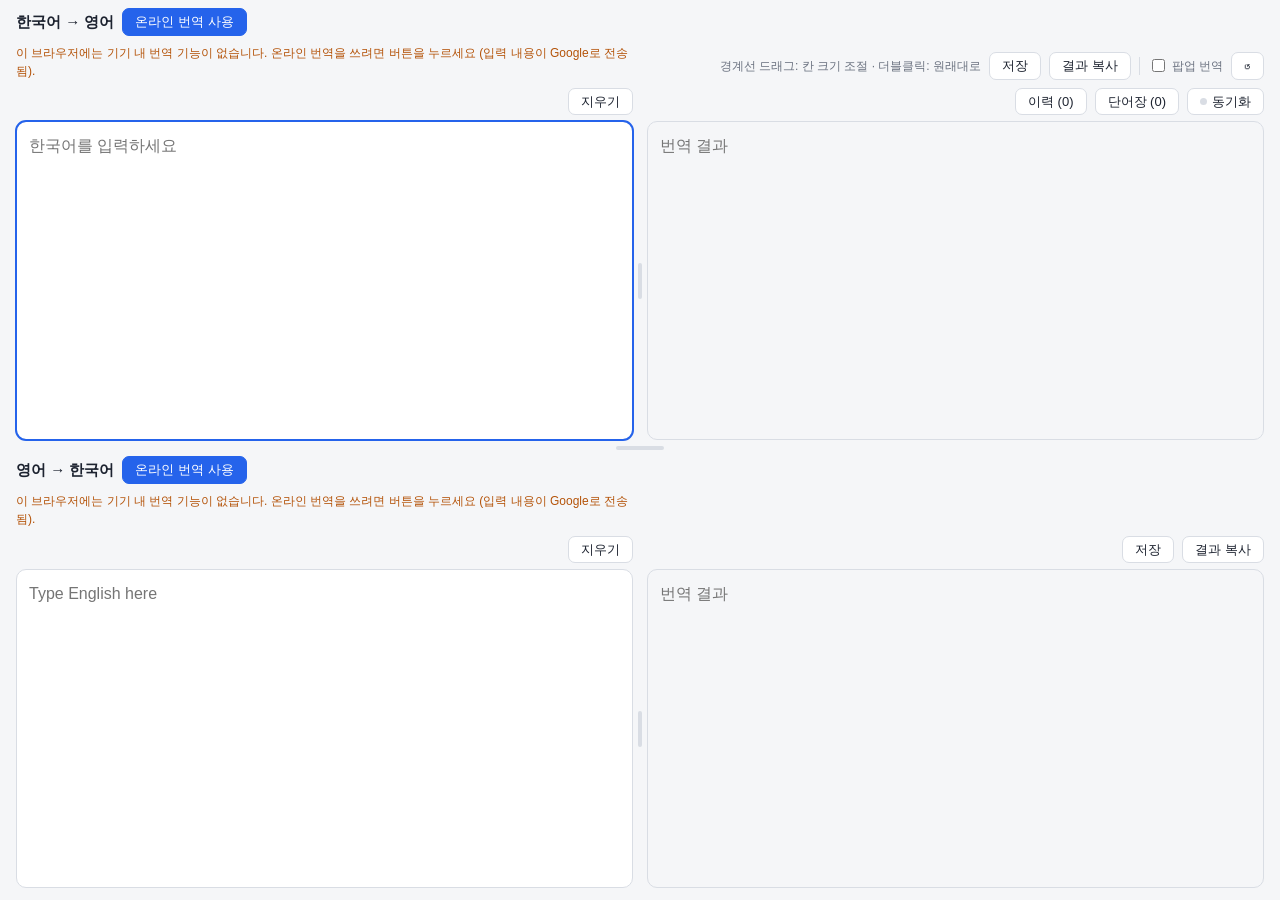
==== index.html @ 3a521b4b "웹 버전 번역기: PC 기기 내 번역 + 휴대폰 온라인 번역, GitHub 동기화, PWA, 설치판 zip Co-Authored-By: Claude Opus 5.5 <noreply" ====
<!doctype html>
<html lang="ko">
<head>
<meta charset="utf-8">
<meta name="viewport" content="width=device-width, initial-scale=1, viewport-fit=cover, interactive-widget=resizes-content">
<meta name="theme-color" content="#1e293b">
<link rel="manifest" href="manifest.webmanifest">
<link rel="apple-touch-icon" href="apple-touch-icon.png">
<meta name="apple-mobile-web-app-capable" content="yes">
<meta name="apple-mobile-web-app-title" content="번역기">
<title>오프라인 번역기</title>
<link rel="icon" type="image/png" href="[data-uri]">
<style>
  :root {
    --bg: #f5f6f8; --panel: #ffffff; --text: #1d2330; --muted: #6b7280;
    --border: #d9dde4; --accent: #2563eb; --accent-text: #ffffff; --warn: #b45309; --err: #b91c1c;
  }
  @media (prefers-color-scheme: dark) {
    :root:not([data-theme="light"]) {
      --bg: #15181e; --panel: #1e222a; --text: #e6e8ec; --muted: #9aa1ad;
      --border: #333945; --accent: #4f8cff; --accent-text: #0b1020; --warn: #f0a94a; --err: #f07070;
    }
  }
  * { box-sizing: border-box; }
  html, body { height: 100%; }
  body { margin: 0; background: var(--bg); color: var(--text); display: flex;
    font: 15px/1.5 "Malgun Gothic", "Segoe UI", sans-serif; }
  main { flex: 1; min-width: 0; height: 100%; margin: 0; padding: 8px 16px 12px;
    display: flex; flex-direction: column;
    --cl: calc((100% - 14px) * 0.5); }          /* 입력칸 폭 (JS가 비율 갱신) */
  section { flex: 1 1 0; display: flex; flex-direction: column; min-height: 140px; }
  /* 버튼 줄: 아래 입력칸/결과칸과 같은 폭으로 좌우 분할 (경계선을 끌면 함께 움직임) */
  .bar { display: grid; grid-template-columns: minmax(0, var(--cl)) 14px minmax(0, 1fr); align-items: end; margin-bottom: 6px; }
  .bar-l, .bar-r { display: flex; align-items: center; gap: 8px; flex-wrap: wrap; min-width: 0; }
  .bar-l { grid-column: 1; }
  .bar-r { grid-column: 3; justify-content: flex-end; }
  @media (max-width: 720px) {
    .bar { grid-template-columns: 1fr; row-gap: 4px; }
    .bar-r { grid-column: 1; }
  }
  .lang { font-weight: 700; font-size: 15px; }
  button { font: inherit; font-size: 13px; border: 1px solid var(--border); background: var(--panel); color: var(--text);
    border-radius: 7px; padding: 3px 12px; cursor: pointer; }
  button:hover { border-color: var(--accent); }
  button.primary { background: var(--accent); color: var(--accent-text); border-color: var(--accent); }
  .spacer { flex: 1; }
  .grid { flex: 1; display: grid; grid-template-columns: minmax(0, var(--cl)) 14px minmax(0, 1fr); min-height: 0; }
  @media (max-width: 720px) {
    .grid { grid-template-columns: 1fr; row-gap: 8px; }
    .grid .gutter { display: none; }
  }

  /* ---- 크기 조절 경계선 ---- */
  .gutter { position: relative; flex: none; user-select: none; touch-action: none; }
  .gutter::before { content: ''; position: absolute; background: transparent; transition: background .15s; }
  .gutter::after { content: ''; position: absolute; border-radius: 3px; background: var(--border); transition: background .15s; }
  .gutter:hover::after, .gutter.active::after { background: var(--accent); }
  .gutter:hover::before, .gutter.active::before { background: color-mix(in srgb, var(--accent) 18%, transparent); }
  .gutter.x { cursor: col-resize; }
  .gutter.x::before { top: 0; bottom: 0; left: 5px; width: 4px; border-radius: 2px; }
  .gutter.x::after  { top: 50%; left: 5px; width: 4px; height: 36px; transform: translateY(-50%); }
  .gutter.y { height: 16px; cursor: row-resize; }
  .gutter.y::before { left: 0; right: 0; top: 6px; height: 4px; border-radius: 2px; }
  .gutter.y::after  { left: 50%; top: 6px; height: 4px; width: 48px; transform: translateX(-50%); }
  #gutterH { order: 1; width: 10px; cursor: col-resize; display: none; background: var(--bg); }
  #gutterH::before { top: 0; bottom: 0; left: 3px; width: 4px; border-radius: 2px; }
  #gutterH::after  { top: 50%; left: 3px; width: 4px; height: 36px; transform: translateY(-50%); }
  body.h-open #gutterH { display: block; }
  body.resizing, body.resizing * { user-select: none !important; }
  body.resizing.rx, body.resizing.rx * { cursor: col-resize !important; }
  body.resizing.ry, body.resizing.ry * { cursor: row-resize !important; }
  textarea { width: 100%; height: 100%; min-height: 120px; resize: none; padding: 12px; font: inherit; font-size: 16px;
    border: 1px solid var(--border); border-radius: 10px; background: var(--panel); color: var(--text); }
  textarea:focus { outline: 2px solid var(--accent); outline-offset: -1px; }
  textarea[readonly] { background: var(--bg); }
  .status { font-size: 12px; color: var(--muted); }
  .status.warn { color: var(--warn); } .status.err { color: var(--err); }
  /* 공통 도구(팝업·초기화·이력)는 한→영 버튼 줄 오른쪽에 함께 배치 */
  .hint { font-size: 12px; color: var(--muted); white-space: nowrap; }
  .divider { width: 1px; height: 18px; background: var(--border); }
  @media (max-width: 1150px) { .hint { display: none; } }

  /* 이력 패널: 열면 오른쪽에 붙고 번역 화면은 그만큼 좁아짐 (가리지 않음) */
  .side { order: 2; flex: 0 0 var(--hw, 380px); height: 100%; min-height: 0; overflow: hidden; display: none; flex-direction: column;
    background: var(--panel); border-left: 1px solid var(--border); }
  .side.open { display: flex; }
  /* 창이 아주 좁을 때만 화면 위에 겹쳐 표시 */
  @media (max-width: 760px) {
    .side { position: fixed; top: 0; right: 0; bottom: 0; width: 100%; z-index: 10; }
    body.h-open #gutterH { display: none; }
  }
  .h-head { display: flex; flex-wrap: wrap; align-items: center; gap: 6px; padding: 12px 14px; border-bottom: 1px solid var(--border); }
  .h-head strong { flex: 1; }
  .search { margin: 10px 14px; padding: 6px 10px; font: inherit; font-size: 14px; border-radius: 7px;
    border: 1px solid var(--border); background: var(--bg); color: var(--text); }
  .list { flex: 1; min-height: 0; overflow-y: auto; padding: 0 14px 14px; }
  .h-item { border: 1px solid var(--border); border-radius: 8px; padding: 8px 10px; margin-bottom: 8px; cursor: pointer; }
  .h-item:hover { border-color: var(--accent); }
  .h-meta { display: flex; justify-content: space-between; font-size: 11px; color: var(--muted); margin-bottom: 2px; }
  .h-src, .h-out { font-size: 13px; overflow: hidden; display: -webkit-box; -webkit-line-clamp: 2; -webkit-box-orient: vertical; }
  .h-out { color: var(--muted); }
  .h-del { border: 0; background: none; color: var(--muted); padding: 0 4px; font-size: 14px; }
  .h-del:hover { color: var(--err); }
  .h-empty { color: var(--muted); font-size: 13px; text-align: center; margin-top: 30px; }

  /* ---- 단어/문장 팝업 번역 ---- */
  #pop { position: fixed; z-index: 50; max-width: min(460px, calc(100vw - 24px)); min-width: 160px;
    background: var(--panel); color: var(--text); border: 1px solid var(--border); border-radius: 10px;
    box-shadow: 0 8px 28px rgba(0,0,0,.22); padding: 10px 12px 8px; display: none; }
  #pop.show { display: block; animation: popIn .12s ease-out; max-height: 75vh; overflow-y: auto; }
  @keyframes popIn { from { opacity: 0; transform: translateY(4px); } to { opacity: 1; transform: none; } }
  #pop .p-dir { font-size: 11px; color: var(--accent); font-weight: 700; margin-bottom: 2px; }
  #pop .p-src { font-size: 12px; color: var(--muted); max-height: 3.2em; overflow: hidden; margin-bottom: 4px; }
  #pop .p-out { font-size: 16px; font-weight: 600; white-space: pre-wrap; max-height: 40vh; overflow-y: auto; }
  #pop .p-out.loading { color: var(--muted); font-weight: 400; }
  /* ---- 단어장 ---- */
  .v-add { display: flex; gap: 6px; margin: 10px 14px 0; }
  .v-add input { flex: 1; min-width: 0; padding: 6px 10px; font: inherit; font-size: 14px; border-radius: 7px;
    border: 1px solid var(--border); background: var(--bg); color: var(--text); }
  .v-count { font-size: 11px; color: var(--muted); margin: -4px 14px 6px; }
  .v-word { font-size: 16px; font-weight: 700; cursor: pointer; display: flex; align-items: baseline; gap: 6px; }
  .v-word:hover { color: var(--accent); }
  .v-word .v-arrow { font-size: 11px; font-weight: 400; color: var(--muted); }
  .v-mean { font-size: 14px; margin-top: 2px; border-radius: 4px; outline: none; white-space: pre-wrap; }
  .v-mean, .v-ex, .v-dict { overflow-wrap: anywhere; }
  .v-dict { margin-top: 6px; padding: 6px 8px 4px; border-radius: 6px; background: var(--bg); border: 1px solid var(--border); }
  .v-dict .d-head { display: none; }
  .v-dict .v-none { font-size: 12px; color: var(--muted); }
  .v-mean:focus { background: var(--bg); box-shadow: 0 0 0 2px var(--accent); padding: 0 4px; }
  .v-ex { font-size: 12px; color: var(--muted); margin-top: 4px; font-style: italic; }
  /* 뜻 가리기: 마우스를 올리거나 클릭하면 보임 */
  #vocab.hide-mean .v-mean:not(:focus) { color: transparent; background: var(--border); user-select: none; transition: color .15s, background .15s; }
  #vocab.hide-mean .h-item:hover .v-mean { color: var(--text); background: transparent; }
  #vocab .h-item { cursor: default; }

  #pop .p-foot { display: flex; justify-content: flex-end; gap: 6px; margin-top: 8px; }
  #pop .p-foot button { font-size: 12px; padding: 1px 10px; }
  .toggle { font-size: 12px; color: var(--muted); display: flex; align-items: center; gap: 4px; cursor: pointer; user-select: none; }

  /* ---- 번역 엔진 표시 ---- */
  .engine { font-size: 11px; border-radius: 999px; padding: 0 8px; border: 1px solid var(--border); color: var(--muted); white-space: nowrap; }
  .engine.local { color: #15803d; border-color: color-mix(in srgb, #15803d 45%, transparent); }
  .engine.online { color: var(--warn); border-color: color-mix(in srgb, var(--warn) 50%, transparent); }

  /* ---- 동기화 버튼·패널 ---- */
  #syncBtn .dot { display: inline-block; width: 7px; height: 7px; border-radius: 50%; background: var(--border); margin-right: 5px; vertical-align: 1px; }
  #syncBtn.ok .dot { background: #16a34a; } #syncBtn.busy .dot { background: var(--accent); animation: blink 1s infinite; }
  #syncBtn.err .dot { background: var(--err); }
  @keyframes blink { 50% { opacity: .3; } }
  a.tool { font-size: 13px; color: var(--muted); text-decoration: none; border: 1px solid var(--border); border-radius: 7px; padding: 3px 12px; background: var(--panel); white-space: nowrap; }
  a.tool:hover { border-color: var(--accent); color: var(--text); }
  .s-body { flex: 1; min-height: 0; overflow-y: auto; padding: 12px 14px 20px; font-size: 13.5px; }
  .s-body label { display: block; font-size: 12px; color: var(--muted); margin: 10px 0 3px; }
  .s-body input[type=text], .s-body input[type=password] { width: 100%; padding: 7px 10px; font: inherit; font-size: 14px; border-radius: 7px;
    border: 1px solid var(--border); background: var(--bg); color: var(--text); }
  .s-row { display: flex; gap: 6px; flex-wrap: wrap; margin-top: 10px; }
  .s-state { margin-top: 10px; padding: 8px 10px; border-radius: 8px; background: var(--bg); border: 1px solid var(--border); font-size: 13px; }
  .s-state.err { color: var(--err); } .s-state.ok { color: #15803d; }
  .s-body ol { padding-left: 20px; margin: 6px 0; } .s-body li { margin: 3px 0; }
  .s-body h3 { font-size: 14px; margin: 18px 0 4px; }
  .s-body .note { color: var(--muted); font-size: 12px; }
  .s-body code { background: var(--bg); border: 1px solid var(--border); border-radius: 4px; padding: 0 4px; font-size: 12px; word-break: break-all; }
  #qr { margin-top: 8px; } #qr img { width: 180px; height: 180px; image-rendering: pixelated; background: #fff; padding: 8px; border-radius: 8px; }

  /* ---- 휴대폰: 한 방향씩 보여 주고 도구는 위 머리줄에 ---- */
  #mtop { display: none; }
  @media (max-width: 720px) {
    body { font-size: 15px; }
    main { padding: 6px 10px calc(10px + env(safe-area-inset-bottom)); }
    #mtop { display: flex; flex-wrap: wrap; gap: 6px; align-items: center; margin-bottom: 8px; }
    #mtop .tabs { display: flex; border: 1px solid var(--border); border-radius: 9px; overflow: hidden; }
    #mtop .tabs button { border: 0; border-radius: 0; padding: 6px 14px; font-size: 14px; font-weight: 700; }
    #mtop .tabs button.on { background: var(--accent); color: var(--accent-text); }
    #mtop .tools { display: flex; flex-wrap: wrap; gap: 6px; align-items: center; }
    #mtop .hint, #mtop .divider, #mtop #layoutReset { display: none; }
    #gutterY { display: none; }
    body.m-koen #enko, body.m-enko #koen { display: none; }
    section { min-height: 0; }
    .grid { grid-template-rows: 1fr 1fr; }
    textarea { min-height: 0; font-size: 17px; }
    body.m-koen #koen, body.m-enko #enko { flex-grow: 1 !important; }
    button { padding: 5px 12px; }
  }
</style>
</head>
<body>
<aside id="history" class="side">
  <div class="h-head">
    <strong>번역 이력</strong>
    <button id="hExport" title="이력을 파일로 저장">내보내기</button>
    <button id="hImport" title="저장한 이력 파일 불러오기">가져오기</button>
    <input id="hFile" type="file" accept=".json,application/json" hidden>
    <button id="hClear">전체 삭제</button>
    <button id="hClose">닫기</button>
  </div>
  <input id="hSearch" class="search" type="search" placeholder="이력 검색">
  <div id="hList" class="list"></div>
</aside>

<aside id="vocab" class="side">
  <div class="h-head">
    <strong>단어장</strong>
    <label class="toggle" title="뜻을 가리고 외웠는지 확인 (마우스를 올리면 보임)"><input type="checkbox" id="vHide" autocomplete="off"> 뜻 가리기</label>
    <button id="vExport" title="엑셀에서 열 수 있는 CSV 파일로 저장">내보내기</button>
    <button id="vImport" title="내보내기로 만든 CSV 파일 불러오기">가져오기</button>
    <input id="vFile" type="file" accept=".csv,text/csv" hidden>
    <button id="vClear">전체 삭제</button>
    <button id="vClose">닫기</button>
  </div>
  <div class="v-add">
    <input id="vWord" placeholder="단어 직접 추가 (Enter) — 뜻은 자동 번역">
    <button id="vAddBtn">추가</button>
  </div>
  <input id="vSearch" class="search" type="search" placeholder="단어장 검색">
  <div class="v-count" id="vCount"></div>
  <div id="vList" class="list"></div>
</aside>

<aside id="syncPanel" class="side">
  <div class="h-head">
    <strong>기기 간 동기화 (GitHub)</strong>
    <button id="sClose">닫기</button>
  </div>
  <div class="s-body">
    <p style="margin:0">이력과 단어장을 내 <b>비공개</b> GitHub 저장소의 <code>data.json</code>에 저장해 회사 PC·집 PC·휴대폰에서 같이 씁니다. 기기마다 처음 한 번만 설정하면 됩니다.</p>
    <div id="sState" class="s-state">설정되지 않음</div>

    <div id="sForm">
      <label for="sRepo">저장소 (아이디/저장소이름)</label>
      <input id="sRepo" type="text" autocomplete="off" spellcheck="false" placeholder="ChangwooLee2/translator-data">
      <label for="sToken">토큰 (github_pat_로 시작)</label>
      <input id="sToken" type="password" autocomplete="off" spellcheck="false" placeholder="github_pat_…">
      <div class="s-row"><button id="sSave" class="primary">저장하고 동기화</button></div>
    </div>

    <div id="sConnected" hidden>
      <div class="s-row">
        <button id="sNow" class="primary">지금 동기화</button>
        <button id="sShare" title="휴대폰 등 다른 기기를 같은 설정으로 연결">다른 기기 연결</button>
        <button id="sOff">이 기기 연결 해제</button>
      </div>
      <div id="sShareBox" hidden>
        <h3>다른 기기 연결</h3>
        <p class="note" style="margin:0">휴대폰 카메라로 QR을 찍거나, 아래 링크를 다른 기기 브라우저에서 열면 토큰 입력 없이 연결됩니다. <b>링크에 토큰이 들어 있으니 다른 사람에게 보내지 마세요.</b></p>
        <div id="qr"></div>
        <div class="s-row"><button id="sCopyLink">연결 링크 복사</button></div>
      </div>
    </div>

    <h3>토큰 만드는 법 (처음 한 번)</h3>
    <ol>
      <li>GitHub에서 <a href="https://github.com/settings/personal-access-tokens/new" target="_blank" rel="noopener">새 토큰 만들기 (Fine-grained)</a> 열기</li>
      <li>Token name: <code>translator</code>, Expiration: 1년 등 원하는 기간</li>
      <li>Repository access: <b>Only select repositories</b> → <code>translator-data</code></li>
      <li>Permissions → Repository permissions → <b>Contents: Read and write</b></li>
      <li><b>Generate token</b> → 나온 토큰을 위 칸에 붙여넣기</li>
    </ol>
    <p class="note">이 토큰은 translator-data 저장소 하나만 읽고 쓸 수 있습니다. 토큰은 이 기기 브라우저에만 저장되고 GitHub(api.github.com)로만 전송됩니다. 공용 PC에서는 쓰고 나서 [연결 해제]를 누르세요.</p>
    <p id="dlLink"><a href="download.html" target="_blank" rel="noopener">PC 설치판 받기 · 사용법 페이지 →</a></p>
  </div>
</aside>

<div id="gutterH" class="gutter" title="끌어서 이력 창 폭 조절 · 더블클릭하면 원래 크기"></div>

<main>
  <div id="mtop">
    <div class="tabs"><button id="tabKo" class="on">한→영</button><button id="tabEn">영→한</button></div>
    <div class="tools"></div>
  </div>
  <template id="tools">
    <span class="hint">경계선 드래그: 칸 크기 조절 · 더블클릭: 원래대로</span>
    <span class="divider"></span>
    <label class="toggle" title="단어 더블클릭 / Ctrl+클릭 / 문장 드래그 시 팝업 번역"><input type="checkbox" id="popOn" autocomplete="off"> 팝업 번역</label>
    <button id="layoutReset" title="크기 초기화: 모든 칸 크기를 처음 상태로 (경계선을 더블클릭하면 그 경계선만 원래대로)">↺</button>
    <button id="hOpen" title="번역 이력 (Ctrl+H)">이력 (0)</button>
    <button id="vOpen" title="단어장 (Ctrl+J)">단어장 (0)</button>
    <button id="syncBtn" title="이력·단어장을 GitHub로 기기 간 동기화"><span class="dot"></span><span class="lbl">동기화</span></button>
  </template>
  <section id="koen"></section>
  <div id="gutterY" class="gutter y" title="끌어서 위아래 높이 조절 · 더블클릭하면 원래 크기"></div>
  <section id="enko"></section>
</main>

<template id="pane">
  <div class="bar">
    <div class="bar-l">   <!-- 입력칸 위 -->
      <span class="lang"></span>
      <span class="engine" hidden></span>
      <button class="download primary" hidden>번역 모델 다운로드</button>
      <span class="status"></span>
      <span class="spacer"></span>
      <button class="clear" title="입력칸과 결과칸 비우기">지우기</button>
    </div>
    <div class="bar-r">   <!-- 결과칸 위 -->
      <button class="save" title="이 칸의 원문과 번역을 이력에 저장 (Ctrl+S)">저장</button>
      <button class="copy">결과 복사</button>
    </div>
  </div>
  <div class="grid">
    <textarea class="in"></textarea>
    <div class="gutter x" title="끌어서 좌우 폭 조절 · 더블클릭하면 원래 크기"></div>
    <textarea class="out" readonly placeholder="번역 결과"></textarea>
  </div>
</template>

<script src="dict-lookup.js"></script>
<script src="sync.js"></script>
<script>
// 다른 기기에서 보낸 연결 링크(#sync=…)로 열렸으면 설정부터 저장
const syncImported = Sync.importFromHash();
const NAMES = { ko: '한국어', en: '영어' };

// ---- 이력 저장소 (이 기기 브라우저에 저장, 동기화를 켜면 GitHub로 공유) ----
const H_KEY = 'offline-translator-history', H_MAX = 1000;
const History = {
  load() { try { return JSON.parse(localStorage.getItem(H_KEY)) || []; } catch { return []; } },
  save(list) { try { localStorage.setItem(H_KEY, JSON.stringify(list.slice(0, H_MAX))); } catch {} },
  upsert(entry) {
    const list = this.load().filter(x => x.id !== entry.id);
    list.unshift(entry);
    this.save(list); renderHistory(); Sync.schedule();
  },
  remove(id) { this.save(this.load().filter(x => x.id !== id)); Sync.tomb(id); renderHistory(); },
  clear() { Sync.tomb(this.load().map(x => x.id)); this.save([]); renderHistory(); }
};
const panes = {};

// ---- 온라인 번역 (기기 내 번역이 없는 휴대폰 등에서만 사용) ----
// Google 번역 공개 엔드포인트 → 실패 시 MyMemory. 처음 쓸 때 기기마다 한 번 확인받음
const OnlineMT = (() => {
  const OK_KEY = 'offline-translator-online-ok', subs = [];
  const MAXQ = 1500;   // 한 번에 보내는 글자 수 (주소 길이 제한)
  function chunks(text) {
    if (text.length <= MAXQ) return [text];
    const out = []; let cur = '';
    for (const part of text.split(/(?<=[.!?。？！]\s+|다\.\s*)/)) {
      if ((cur + part).length > MAXQ && cur) { out.push(cur); cur = ''; }
      cur += part;
      while (cur.length > MAXQ) { out.push(cur.slice(0, MAXQ)); cur = cur.slice(MAXQ); }
    }
    if (cur) out.push(cur);
    return out;
  }
  async function google(text, sl, tl) {
    const r = await fetch('https://translate.googleapis.com/translate_a/single?client=gtx&dt=t&sl=' + sl + '&tl=' + tl + '&q=' + encodeURIComponent(text));
    if (!r.ok) throw new Error('HTTP ' + r.status);
    const j = await r.json();
    return (j[0] || []).map(x => x[0] || '').join('');
  }
  async function mymemory(text, sl, tl) {
    const r = await fetch('https://api.mymemory.translated.net/get?langpair=' + sl + '|' + tl + '&q=' + encodeURIComponent(text));
    if (!r.ok) throw new Error('HTTP ' + r.status);
    const j = await r.json();
    if (j.responseStatus && j.responseStatus !== 200) throw new Error(j.responseDetails || 'MyMemory 오류');
    return j.responseData.translatedText;
  }
  async function translate(text, sl, tl) {
    if (!navigator.onLine) throw new Error('인터넷에 연결되어 있지 않습니다');
    const res = [];
    for (const c of chunks(text)) {
      try { res.push(await google(c, sl, tl)); }
      catch { res.push(await mymemory(c, sl, tl)); }
    }
    return res.join(' ');
  }
  return {
    translate,
    allowed: () => { try { return localStorage.getItem(OK_KEY) === '1'; } catch { return false; } },
    allow: () => { try { localStorage.setItem(OK_KEY, '1'); } catch {} subs.forEach(f => f()); },
    onAllow: f => subs.push(f)
  };
})();

function makePane(root, src, dst, placeholder) {
  root.append(document.getElementById('pane').content.cloneNode(true));
  const q = s => root.querySelector(s);
  const inEl = q('.in'), outEl = q('.out'), statusEl = q('.status'), dlBtn = q('.download');
  q('.lang').textContent = NAMES[src] + ' → ' + NAMES[dst];
  inEl.placeholder = placeholder;
  let translator = null, seq = 0, timer = null, lastSaved = '';
  const engineEl = q('.engine');
  const cache = new Map();   // 줄 단위 번역 캐시

  // [저장] 버튼(또는 Ctrl+S)을 누를 때만 이력에 저장. 직전에 저장한 내용과 같으면 건너뜀
  async function saveNow() {
    if (timer) { clearTimeout(timer); timer = null; await translate(); }   // 입력 직후면 번역부터 마무리
    const s = inEl.value.trim(), o = outEl.value.trim();
    if (!s || !o) { setStatus('저장할 번역이 없습니다', 'warn'); return; }
    const key = s + '\u0000' + o;
    if (key === lastSaved) { setStatus('이미 저장했습니다'); return; }
    History.upsert({ id: Date.now().toString(36) + Math.random().toString(36).slice(2, 6),
                     dir: src + dst, src: s, out: o, t: Date.now() });
    lastSaved = key;
    setStatus('이력에 저장했습니다');
  }

  const setStatus = (msg, kind) => {
    statusEl.textContent = msg || '';
    statusEl.className = 'status' + (kind ? ' ' + kind : '');
  };

  function useOnline() {
    translator = { online: true, translate: t => OnlineMT.translate(t, src, dst) };
    dlBtn.hidden = true;
    engineEl.hidden = false; engineEl.className = 'engine online'; engineEl.textContent = '온라인';
    engineEl.title = '온라인 번역(Google): 입력한 내용이 인터넷으로 전송됩니다';
    setStatus(''); translate();
  }
  function offerOnline(reason) {
    if (OnlineMT.allowed()) { useOnline(); return; }
    setStatus(reason + ' 온라인 번역을 쓰려면 버튼을 누르세요 (입력 내용이 Google로 전송됨).', 'warn');
    dlBtn.textContent = '온라인 번역 사용'; dlBtn.hidden = false; dlBtn.dataset.mode = 'online';
  }
  OnlineMT.onAllow(() => { if (!translator && dlBtn.dataset.mode === 'online') useOnline(); });

  async function create() {
    try {
      translator = await Translator.create({
        sourceLanguage: src, targetLanguage: dst,
        monitor(m) {
          m.addEventListener('downloadprogress', e => setStatus('모델 다운로드 중… ' + Math.round(e.loaded * 100) + '%'));
        }
      });
      dlBtn.hidden = true;
      engineEl.hidden = false; engineEl.className = 'engine local'; engineEl.textContent = '기기 내';
      engineEl.title = 'Chrome 내장 번역: 입력한 내용이 이 기기 밖으로 나가지 않습니다';
      setStatus('준비 완료');
      translate();
    } catch (e) {
      setStatus('준비 실패: ' + e.message, 'err');
      dlBtn.hidden = false;
    }
  }

  async function translate() {
    const text = inEl.value;
    if (!translator) return;
    if (!text.trim()) { outEl.value = ''; return; }
    const my = ++seq;
    try {
      // 번역 엔진이 줄바꿈을 지우므로 줄 단위로 번역해 원문 줄 구조를 유지
      const lines = text.split('\n'), outLines = [];
      for (const line of lines) {
        const [, lead, core, trail] = line.match(/^(\s*)([\s\S]*?)(\s*)$/);
        if (!core) { outLines.push(line); continue; }
        let tr = cache.get(core);
        if (tr === undefined) {
          tr = await translator.translate(core);
          if (my !== seq) return;
          if (cache.size > 3000) cache.clear();
          cache.set(core, tr);
        }
        outLines.push(lead + tr + trail);
      }
      if (my === seq) outEl.value = outLines.join('\n');
    } catch (e) {
      if (my === seq) setStatus('번역 오류: ' + e.message, 'err');
    }
  }

  inEl.addEventListener('input', () => {
    clearTimeout(timer);
    timer = setTimeout(() => { timer = null; translate(); }, translator && translator.online ? 600 : 250);
  });
  dlBtn.addEventListener('click', () => {
    if (dlBtn.dataset.mode === 'online') { OnlineMT.allow(); if (!translator) useOnline(); return; }
    setStatus('모델 다운로드 시작…'); create();
  });
  q('.save').addEventListener('click', saveNow);
  q('.clear').addEventListener('click', () => {
    clearTimeout(timer); timer = null; seq++;
    inEl.value = ''; outEl.value = ''; setStatus(''); inEl.focus();
  });
  q('.copy').addEventListener('click', async () => {
    try { await navigator.clipboard.writeText(outEl.value); }
    catch { outEl.select(); document.execCommand('copy'); }
    setStatus('복사했습니다');
  });

  (async () => {
    // PC Chrome(138+)은 기기 내 번역, 그 외(휴대폰·다른 브라우저)는 온라인 번역
    if (!('Translator' in self)) { offerOnline('이 브라우저에는 기기 내 번역 기능이 없습니다.'); return; }
    let avail = 'unavailable';
    try {   // 회사 정책 등으로 응답이 없으면 5초 뒤 포기
      avail = await Promise.race([Translator.availability({ sourceLanguage: src, targetLanguage: dst }),
                                  new Promise(r => setTimeout(() => r('timeout'), 5000))]);
    } catch {}
    if (avail === 'timeout') { offerOnline('기기 내 번역 기능이 응답하지 않습니다.'); return; }
    if (avail === 'unavailable') offerOnline('이 기기에서는 기기 내 번역을 쓸 수 없습니다.');
    else if (avail === 'available') create();
    else { setStatus('처음 한 번 모델을 받아야 합니다 (인터넷 필요).', 'warn'); dlBtn.hidden = false; }
  })();

  // 이력 항목 불러오기
  function loadEntry(e) {
    clearTimeout(timer); timer = null; seq++;
    inEl.value = e.src; outEl.value = e.out;
    lastSaved = e.src + '\u0000' + e.out;   // 불러온 그대로 다시 저장하면 중복 방지
    setStatus('이력에서 불러왔습니다'); inEl.focus();
  }

  panes[src + dst] = { inEl, loadEntry, save: saveNow, translator: () => translator };
  return inEl;
}

const koIn = makePane(document.getElementById('koen'), 'ko', 'en', '한국어를 입력하세요');
const enIn = makePane(document.getElementById('enko'), 'en', 'ko', 'Type English here');

// 공통 도구를 한→영 결과칸 위에 배치: [설명] [저장] [결과 복사] | [팝업] [초기화] [이력] [단어장]
{
  const bar = document.querySelector('#koen .bar-r');
  const tools = document.getElementById('tools').content.cloneNode(true);
  bar.querySelector('.save').before(tools.querySelector('.hint'));
  bar.append(...tools.childNodes);
}

// 휴대폰 폭에서는 도구 버튼을 위 머리줄로 옮기고, 한 번에 한 방향만 표시
const toolNodes = [...document.querySelector('#koen .bar-r').children].filter(n => !n.matches('.save, .copy, .hint'));
const mq = matchMedia('(max-width: 720px)');
function placeTools() {
  const bar = document.querySelector('#koen .bar-r');
  if (mq.matches) document.querySelector('#mtop .tools').append(...toolNodes);
  else bar.append(...toolNodes);
}
mq.addEventListener('change', placeTools); placeTools();
function setTab(dir) {
  document.body.classList.toggle('m-koen', dir === 'koen');
  document.body.classList.toggle('m-enko', dir === 'enko');
  document.getElementById('tabKo').classList.toggle('on', dir === 'koen');
  document.getElementById('tabEn').classList.toggle('on', dir === 'enko');
}
document.getElementById('tabKo').addEventListener('click', () => { setTab('koen'); koIn.focus(); });
document.getElementById('tabEn').addEventListener('click', () => { setTab('enko'); enIn.focus(); });
setTab('koen');
// 설치판(로컬 파일)으로 열렸으면 웹 사이트의 안내 페이지로 연결
if (location.protocol === 'file:') document.querySelector('#dlLink a').href = 'https://changwoolee2.github.io/Offline_Translator/download.html';
if (!mq.matches) koIn.focus();

// ---- 이력 패널 ----
const hPanel = document.getElementById('history'), hList = document.getElementById('hList'),
      hSearch = document.getElementById('hSearch'), hOpen = document.getElementById('hOpen');

function fmtTime(t) {
  const d = new Date(t), now = new Date(), p = n => String(n).padStart(2, '0');
  const hm = p(d.getHours()) + ':' + p(d.getMinutes());
  return d.toDateString() === now.toDateString() ? '오늘 ' + hm
    : d.getFullYear() + '-' + p(d.getMonth() + 1) + '-' + p(d.getDate()) + ' ' + hm;
}

function renderHistory() {
  const all = History.load();
  hOpen.textContent = '이력 (' + all.length + ')';
  const kw = hSearch.value.trim().toLowerCase();
  const list = kw ? all.filter(x => (x.src + '\n' + x.out).toLowerCase().includes(kw)) : all;
  hList.replaceChildren();
  if (!list.length) {
    const p = document.createElement('p'); p.className = 'h-empty';
    p.textContent = kw ? '검색 결과가 없습니다' : '아직 저장된 이력이 없습니다';
    hList.append(p); return;
  }
  for (const e of list) {
    const item = document.createElement('div'); item.className = 'h-item';
    item.title = '클릭하면 불러옵니다';
    const meta = document.createElement('div'); meta.className = 'h-meta';
    const left = document.createElement('span');
    left.textContent = (e.dir === 'koen' ? '한→영' : '영→한') + ' · ' + fmtTime(e.t);
    const del = document.createElement('button'); del.className = 'h-del'; del.textContent = '✕'; del.title = '삭제';
    del.addEventListener('click', ev => { ev.stopPropagation(); History.remove(e.id); });
    meta.append(left, del);
    const s = document.createElement('div'); s.className = 'h-src'; s.textContent = e.src;
    const o = document.createElement('div'); o.className = 'h-out'; o.textContent = e.out;
    item.append(meta, s, o);
    item.addEventListener('click', () => { setTab(e.dir); if (mq.matches) setSide(null); panes[e.dir]?.loadEntry(e); });
    hList.append(item);
  }
}

// 오른쪽 패널(이력 / 단어장)은 한 번에 하나만 열림
function setSide(panel) {
  document.querySelectorAll('.side').forEach(s => s.classList.toggle('open', s === panel));
  document.body.classList.toggle('h-open', !!panel);
  if (panel && !mq.matches) panel.querySelector('.search, input')?.focus();
}
function setHistoryOpen(open) {
  if (open) setSide(hPanel);
  else if (hPanel.classList.contains('open')) setSide(null);
}
hOpen.addEventListener('click', () => setHistoryOpen(!hPanel.classList.contains('open')));
document.getElementById('hClose').addEventListener('click', () => setHistoryOpen(false));
// 내보내기: 이력 전체를 JSON 파일로 다운로드
document.getElementById('hExport').addEventListener('click', () => {
  const list = History.load();
  if (!list.length) { alert('내보낼 이력이 없습니다.'); return; }
  const d = new Date(), p = n => String(n).padStart(2, '0');
  const name = '번역이력_' + d.getFullYear() + p(d.getMonth() + 1) + p(d.getDate()) + '_' + p(d.getHours()) + p(d.getMinutes()) + '.json';
  const blob = new Blob([JSON.stringify(list, null, 1)], { type: 'application/json' });
  const a = document.createElement('a');
  a.href = URL.createObjectURL(blob); a.download = name; a.click();
  setTimeout(() => URL.revokeObjectURL(a.href), 1000);
});

// 가져오기: 파일의 이력을 기존 이력에 합침 (같은 항목은 최신 것으로)
const hFile = document.getElementById('hFile');
document.getElementById('hImport').addEventListener('click', () => hFile.click());
hFile.addEventListener('change', async () => {
  const f = hFile.files[0]; hFile.value = '';
  if (!f) return;
  try {
    const data = JSON.parse(await f.text());
    const valid = (Array.isArray(data) ? data : []).filter(x =>
      x && typeof x.id === 'string' && (x.dir === 'koen' || x.dir === 'enko') &&
      typeof x.src === 'string' && typeof x.out === 'string' && typeof x.t === 'number');
    if (!valid.length) { alert('불러올 수 있는 이력이 없습니다. 내보내기로 만든 파일인지 확인해 주세요.'); return; }
    const map = new Map(History.load().map(x => [x.id, x]));
    let added = 0;
    for (const x of valid) {
      const cur = map.get(x.id);
      if (!cur) added++;
      if (!cur || cur.t < x.t) map.set(x.id, { id: x.id, dir: x.dir, src: x.src, out: x.out, t: x.t });
    }
    History.save([...map.values()].sort((a, b) => b.t - a.t));
    renderHistory(); Sync.schedule();
    alert('이력 ' + valid.length + '개를 불러왔습니다 (새 항목 ' + added + '개).');
  } catch {
    alert('파일을 읽지 못했습니다. 내보내기로 만든 JSON 파일인지 확인해 주세요.');
  }
});

document.getElementById('hClear').addEventListener('click', () => {
  if (confirm('번역 이력을 모두 삭제할까요? 되돌릴 수 없습니다.')) History.clear();
});
hSearch.addEventListener('input', renderHistory);
document.addEventListener('keydown', e => {
  if (e.key === 'Escape' && !pop.classList.contains('show')) setSide(null);
  if (e.ctrlKey && e.key.toLowerCase() === 'h') { e.preventDefault(); hOpen.click(); }
});
window.addEventListener('storage', e => { if (e.key === H_KEY) renderHistory(); });
// Ctrl+S: 커서가 있는 칸(없으면 위 칸)을 이력에 저장
document.addEventListener('keydown', e => {
  if (e.ctrlKey && !e.shiftKey && e.key.toLowerCase() === 's') {
    e.preventDefault();
    const sec = document.activeElement?.closest?.('section');
    (sec && sec.id === 'enko' ? panes.enko : panes.koen).save();
  }
});

// ---- 칸 크기 조절 (경계선 드래그) ----
// 크기는 저장하지 않음: 창을 열 때마다 항상 아래 기본값으로 시작
const LAYOUT_DEFAULT = { x: 0.5, y: 0.5, hw: 380 };
const layout = { ...LAYOUT_DEFAULT };
const mainEl = document.querySelector('main');
const secTop = document.getElementById('koen'), secBot = document.getElementById('enko');
const clamp = (v, lo, hi) => Math.min(hi, Math.max(lo, v));

function applyLayout() {
  mainEl.style.setProperty('--cl', `calc((100% - 14px) * ${layout.x})`);
  secTop.style.flexGrow = layout.y;
  secBot.style.flexGrow = 1 - layout.y;
  document.body.style.setProperty('--hw', layout.hw + 'px');
}

function makeDraggable(gutter, axis, onMove, onReset) {
  gutter.addEventListener('pointerdown', e => {
    if (e.button !== 0) return;
    e.preventDefault();
    gutter.setPointerCapture(e.pointerId);
    gutter.classList.add('active');
    document.body.classList.add('resizing', axis === 'x' ? 'rx' : 'ry');
    const move = ev => { onMove(ev); applyLayout(); };
    const up = () => {
      gutter.classList.remove('active');
      document.body.classList.remove('resizing', 'rx', 'ry');
      gutter.removeEventListener('pointermove', move);
      gutter.removeEventListener('pointerup', up);
      gutter.removeEventListener('pointercancel', up);
    };
    gutter.addEventListener('pointermove', move);
    gutter.addEventListener('pointerup', up);
    gutter.addEventListener('pointercancel', up);
  });
  gutter.addEventListener('dblclick', () => { onReset(); applyLayout(); });
}

// 입력칸 ↔ 결과칸 좌우 폭 (위아래 두 번역기가 함께 움직여 줄이 맞음)
document.querySelectorAll('.grid .gutter.x').forEach(g => {
  makeDraggable(g, 'x', e => {
    const r = g.parentElement.getBoundingClientRect();
    layout.x = clamp((e.clientX - r.left - 7) / (r.width - 14), 0.15, 0.85);
  }, () => { layout.x = LAYOUT_DEFAULT.x; });
});

// 한→영 ↔ 영→한 위아래 높이
const gutterY = document.getElementById('gutterY');
makeDraggable(gutterY, 'y', e => {
  const top = secTop.getBoundingClientRect().top, bottom = secBot.getBoundingClientRect().bottom;
  const avail = bottom - top - gutterY.offsetHeight;
  layout.y = clamp((e.clientY - top - gutterY.offsetHeight / 2) / avail, 0.15, 0.85);
}, () => { layout.y = LAYOUT_DEFAULT.y; });

// 번역 화면 ↔ 이력 창 폭
makeDraggable(document.getElementById('gutterH'), 'x', e => {
  layout.hw = Math.round(clamp(window.innerWidth - e.clientX - 5, 260, window.innerWidth * 0.6));
}, () => { layout.hw = LAYOUT_DEFAULT.hw; });

// 번역기 전용 창(주소창 없는 앱 창)이면 열 때 창 크기도 기본값으로
const WINDOW_DEFAULT = { w: 1000, h: 620 };
const isAppWindow = !window.toolbar.visible;
function resetWindowSize() {
  if (!isAppWindow) return;
  try { window.resizeTo(WINDOW_DEFAULT.w, WINDOW_DEFAULT.h); } catch {}
}

document.getElementById('layoutReset').addEventListener('click', () => {
  Object.assign(layout, LAYOUT_DEFAULT); applyLayout();
  resetWindowSize();
});
applyLayout();
resetWindowSize();

// ---- 단어/문장 팝업 번역 ----
// 더블클릭(단어) · Ctrl+클릭(단어) · 드래그 선택(문장) → 마우스 근처에 번역 팝업
const pop = document.createElement('div');
pop.id = 'pop';
pop.innerHTML = '<div class="p-dir"></div><div class="p-src"></div><div class="p-dict"></div>' +
  '<div class="d-sep p-mtlabel" hidden>기계 번역</div><div class="p-out"></div>' +
  '<div class="p-foot"><button class="p-naver" hidden title="인터넷 연결 시 네이버 사전에서 자세히 보기">네이버 사전</button>' +
  '<button class="p-vocab" title="단어와 뜻을 단어장에 저장">단어장 추가</button>' +
  '<button class="p-copy">복사</button><button class="p-close">닫기</button></div>';
document.body.append(pop);
const popOn = document.getElementById('popOn');
popOn.checked = false;   // 실행 시 항상 꺼진 상태로 시작 (필요할 때만 켜서 사용)
const HANGUL = /[ㄱ-ㆎ가-힣]/;
let popSeq = 0, popData = null;   // popData: 단어장 추가용 {word, meaning, example}

function hidePop() { pop.classList.remove('show'); popSeq++; }

function placePop(x, y) {
  pop.style.left = '0px'; pop.style.top = '0px';
  pop.classList.add('show');
  const r = pop.getBoundingClientRect(), m = 12;
  let left = x + 12, top = y + 18;
  if (left + r.width > innerWidth - m) left = Math.max(m, innerWidth - m - r.width);
  if (top + r.height > innerHeight - m) top = Math.max(m, y - r.height - 12);   // 아래 공간 부족하면 위로
  pop.style.left = left + 'px'; pop.style.top = top + 'px';
}

async function showPop(text, x, y, context = '') {
  text = text.trim();
  if (!text || text.length > 3000) return;
  const dir = HANGUL.test(text) ? 'koen' : 'enko';
  if (!/[\p{L}]/u.test(text)) return;          // 숫자·기호만이면 무시
  const my = ++popSeq;
  popData = null;
  const vBtn = pop.querySelector('.p-vocab');
  vBtn.textContent = '단어장 추가'; vBtn.disabled = true;
  vBtn.hidden = text.length > 100;             // 긴 문장은 단어장 대상 아님
  pop.querySelector('.p-dir').textContent = dir === 'koen' ? '한국어 → 영어' : '영어 → 한국어';
  pop.querySelector('.p-src').textContent = text;
  const outEl = pop.querySelector('.p-out');

  // 오프라인 사전 (단어·짧은 구일 때만) — 번역과 동시에 조회
  const dictEl = pop.querySelector('.p-dict'), mtLabel = pop.querySelector('.p-mtlabel'), naver = pop.querySelector('.p-naver');
  dictEl.replaceChildren(); mtLabel.hidden = true; naver.hidden = true;
  let dictRes = null;
  const dictDone = OfflineDict.lookup(text).then(res => {
    if (my !== popSeq) return;
    dictRes = res;
    OfflineDict.render(dictEl, res);
    mtLabel.hidden = !res;
    naver.hidden = !res;
    naver.onclick = () => window.open(OfflineDict.naverUrl(res ? res.word : text), '_blank');
    if (pop.classList.contains('show')) placePop(x, y);
  }).catch(() => {});
  const t = panes[dir]?.translator();
  if (!t) {
    outEl.className = 'p-out loading';
    outEl.textContent = '이 방향 번역 모델이 아직 준비되지 않았습니다. 해당 칸의 [번역 모델 다운로드]를 먼저 눌러 주세요.';
    placePop(x, y);
    await dictDone;                            // 사전 뜻은 번역 모델 없이도 표시
    if (my === popSeq && dictRes) { popData = { word: dictRes.word, meaning: OfflineDict.summary(dictRes), example: context.trim() !== text ? context : '' }; vBtn.disabled = false; }
    return;
  }
  outEl.className = 'p-out loading'; outEl.textContent = '번역 중…';
  placePop(x, y);
  try {
    // 줄 구조 유지 (본문 번역과 동일한 방식)
    const lines = text.split('\n'), res = [];
    for (const line of lines) res.push(line.trim() ? await t.translate(line.trim()) : '');
    if (my !== popSeq) return;
    outEl.className = 'p-out'; outEl.textContent = res.join('\n');
    await dictDone;
    if (my !== popSeq) return;
    // 단어장 뜻: 사전 뜻이 있으면 사전 뜻, 없으면 기계 번역
    popData = { word: dictRes ? dictRes.word : text,
                meaning: OfflineDict.summary(dictRes) || res.join(' ').trim(),
                example: context.trim() !== text ? context : '' };
    vBtn.disabled = false;
    placePop(x, y);
  } catch (e) {
    if (my === popSeq) { outEl.className = 'p-out loading'; outEl.textContent = '번역 오류: ' + e.message; }
  }
}

// 현재 선택된 글자 (입력칸·결과칸은 textarea 선택, 그 외는 일반 선택)
function selectedText() {
  const a = document.activeElement;
  if (a && a.tagName === 'TEXTAREA') return a.value.slice(a.selectionStart, a.selectionEnd);
  return String(window.getSelection());
}

// 선택한 글자가 들어 있는 줄 (단어장 예문용)
function selectionContext() {
  const a = document.activeElement;
  if (a && a.tagName === 'TEXTAREA') {
    const v = a.value, s = v.lastIndexOf('\n', a.selectionStart - 1) + 1;
    let e = v.indexOf('\n', a.selectionEnd); if (e < 0) e = v.length;
    return v.slice(s, e).trim();
  }
  const n = window.getSelection().anchorNode;
  return (n?.parentElement?.textContent || '').trim().split('\n')[0];
}

// textarea 안에서 커서 위치의 단어를 선택
function selectWordAtCaret(ta) {
  const v = ta.value, i = ta.selectionStart, isW = c => c && /[\p{L}\p{N}'’-]/u.test(c);
  let s = i, e = i;
  while (s > 0 && isW(v[s - 1])) s--;
  while (e < v.length && isW(v[e])) e++;
  if (s === e) return '';
  ta.setSelectionRange(s, e);
  return v.slice(s, e);
}

document.addEventListener('mouseup', e => {
  if (e.button !== 0 || !popOn.checked) return;
  if (pop.contains(e.target) || e.target.closest('.gutter, button, input, label, [contenteditable]')) return;
  if (document.body.classList.contains('resizing')) return;
  const x = e.clientX, y = e.clientY, ctrl = e.ctrlKey;
  setTimeout(() => {                       // 브라우저가 선택을 확정한 뒤 읽기
    let text = selectedText();
    if (!text.trim() && ctrl && e.target.tagName === 'TEXTAREA') text = selectWordAtCaret(e.target);
    if (text.trim()) showPop(text, x, y, selectionContext());
    else hidePop();
  }, 0);
});

pop.querySelector('.p-close').addEventListener('click', hidePop);
pop.querySelector('.p-vocab').addEventListener('click', () => {
  if (!popData) return;
  const b = pop.querySelector('.p-vocab');
  b.textContent = Vocab.add(popData) ? '추가됨 ✓' : '이미 있음';
  b.disabled = true;
});
pop.querySelector('.p-copy').addEventListener('click', async () => {
  const s = pop.querySelector('.p-out').textContent;
  try { await navigator.clipboard.writeText(s); } catch {}
  pop.querySelector('.p-copy').textContent = '복사됨';
  setTimeout(() => pop.querySelector('.p-copy').textContent = '복사', 1000);
});
document.addEventListener('keydown', e => { if (e.key === 'Escape' || (!e.ctrlKey && e.key.length === 1)) hidePop(); });
document.addEventListener('mousedown', e => { if (!pop.contains(e.target)) hidePop(); });
document.addEventListener('scroll', e => { if (!pop.contains(e.target)) hidePop(); }, true);
window.addEventListener('resize', hidePop);
popOn.addEventListener('change', () => { if (!popOn.checked) hidePop(); });
renderHistory();

// ---- 단어장 ----
// popup.html(단축키 팝업)과 같은 저장소를 씀
const V_KEY = 'offline-translator-vocab';
const Vocab = {
  load() { try { return JSON.parse(localStorage.getItem(V_KEY)) || []; } catch { return []; } },
  save(list) { try { localStorage.setItem(V_KEY, JSON.stringify(list)); } catch {} renderVocab(); Sync.schedule(); },
  // 같은 단어(대소문자 무시)가 있으면 추가하지 않고 false
  add({ word, meaning, example = '' }) {
    word = word.trim(); meaning = meaning.trim();
    const list = this.load(), key = word.toLowerCase();
    if (list.some(x => x.word.toLowerCase() === key)) return false;
    list.unshift({ id: Date.now().toString(36) + Math.random().toString(36).slice(2, 6),
                   word, meaning, example: example.trim().slice(0, 300),
                   lang: HANGUL.test(word) ? 'ko' : 'en', t: Date.now() });
    this.save(list); return true;
  },
  update(id, patch) { this.save(this.load().map(x => x.id === id ? { ...x, ...patch, u: Date.now() } : x)); },
  remove(id) { Sync.tomb(id); this.save(this.load().filter(x => x.id !== id)); },
  clear() { Sync.tomb(this.load().map(x => x.id)); this.save([]); }
};

const vPanel = document.getElementById('vocab'), vList = document.getElementById('vList'),
      vSearch = document.getElementById('vSearch'), vOpen = document.getElementById('vOpen'),
      vWord = document.getElementById('vWord'), vHide = document.getElementById('vHide');

function renderVocab() {
  const all = Vocab.load();
  vOpen.textContent = '단어장 (' + all.length + ')';
  const kw = vSearch.value.trim().toLowerCase();
  const list = kw ? all.filter(x => (x.word + '\n' + x.meaning + '\n' + (x.example || '')).toLowerCase().includes(kw)) : all;
  document.getElementById('vCount').textContent = kw ? `${list.length}개 검색됨 / 전체 ${all.length}개` : `전체 ${all.length}개`;
  vList.replaceChildren();
  if (!list.length) {
    const p = document.createElement('p'); p.className = 'h-empty';
    p.textContent = kw ? '검색 결과가 없습니다' : '단어장이 비어 있습니다. 팝업 번역의 [단어장 추가]나 위 입력칸으로 추가하세요.';
    vList.append(p); return;
  }
  for (const v of list) {
    const item = document.createElement('div'); item.className = 'h-item';
    const meta = document.createElement('div'); meta.className = 'h-meta';
    const left = document.createElement('span'); left.textContent = (v.lang === 'ko' ? '한→영' : '영→한') + ' · ' + fmtTime(v.t);
    const del = document.createElement('button'); del.className = 'h-del'; del.textContent = '✕'; del.title = '삭제';
    del.addEventListener('click', () => Vocab.remove(v.id));
    meta.append(left, del);
    // 단어를 클릭하면 사전 전체 내용 펼치기/접기
    const w = document.createElement('div'); w.className = 'v-word'; w.title = '클릭하면 사전 전체 내용 보기';
    const wt = document.createElement('span'); wt.textContent = v.word;
    const arrow = document.createElement('span'); arrow.className = 'v-arrow';
    w.append(wt, arrow);
    const dictBox = document.createElement('div'); dictBox.className = 'v-dict';
    const setOpen = async open => {
      arrow.textContent = open ? '▴ 사전 접기' : '▾ 사전';
      if (open) vOpenSet.add(v.id); else vOpenSet.delete(v.id);
      if (!open) { dictBox.remove(); return; }
      const res = await OfflineDict.lookup(v.word).catch(() => null);
      if (res) OfflineDict.render(dictBox, res);
      else { dictBox.replaceChildren(); const n = document.createElement('div'); n.className = 'v-none'; n.textContent = '오프라인 사전에 없는 단어입니다.'; dictBox.append(n); }
      const ex = item.querySelector('.v-ex');   // 예문이 있으면 예문 위에
      if (ex) ex.before(dictBox); else item.append(dictBox);
    };
    w.addEventListener('click', () => setOpen(!vOpenSet.has(v.id)));
    // 뜻은 클릭해서 바로 수정 (Enter 또는 다른 곳 클릭 시 저장)
    const m = document.createElement('div'); m.className = 'v-mean'; m.textContent = v.meaning;
    m.contentEditable = 'plaintext-only'; m.title = '클릭해서 뜻 수정';
    m.addEventListener('keydown', e => { if (e.key === 'Enter' && !e.shiftKey) { e.preventDefault(); m.blur(); } e.stopPropagation(); });
    m.addEventListener('blur', () => { const nv = m.textContent.trim(); if (nv !== v.meaning) Vocab.update(v.id, { meaning: nv }); });
    item.append(meta, w, m);
    if (v.example) { const ex = document.createElement('div'); ex.className = 'v-ex'; ex.textContent = v.example; item.append(ex); }
    vList.append(item);
    setOpen(vOpenSet.has(v.id));   // 다시 그려도 펼친 상태 유지
  }
}
const vOpenSet = new Set();   // 사전을 펼쳐 둔 단어 id

// 단어 직접 추가: 뜻은 자동 번역
async function addTypedWord() {
  const word = vWord.value.trim();
  if (!word) return;
  const t = panes[HANGUL.test(word) ? 'koen' : 'enko']?.translator();
  // 뜻: 오프라인 사전 우선, 없으면 기계 번역
  let meaning = OfflineDict.summary(await OfflineDict.lookup(word).catch(() => null));
  if (!meaning && t) { try { meaning = await t.translate(word); } catch {} }
  if (Vocab.add({ word, meaning })) { vWord.value = ''; vSearch.value = ''; renderVocab(); }
  else { vSearch.value = word; renderVocab(); alert('이미 단어장에 있는 단어입니다.'); }
  vWord.focus();
}
document.getElementById('vAddBtn').addEventListener('click', addTypedWord);
vWord.addEventListener('keydown', e => { if (e.key === 'Enter') { e.preventDefault(); addTypedWord(); } });

vOpen.addEventListener('click', () => setSide(vPanel.classList.contains('open') ? null : vPanel));
document.getElementById('vClose').addEventListener('click', () => setSide(null));
vSearch.addEventListener('input', renderVocab);
vHide.checked = false;
vHide.addEventListener('change', () => vPanel.classList.toggle('hide-mean', vHide.checked));
document.getElementById('vClear').addEventListener('click', () => {
  if (confirm('단어장을 모두 삭제할까요? 되돌릴 수 없습니다. (먼저 내보내기를 해 두면 안전합니다)')) Vocab.clear();
});

// CSV 내보내기 (엑셀에서 한글이 깨지지 않도록 BOM 포함)
const csvCell = s => '"' + String(s ?? '').replace(/"/g, '""') + '"';
document.getElementById('vExport').addEventListener('click', () => {
  const list = Vocab.load();
  if (!list.length) { alert('내보낼 단어가 없습니다.'); return; }
  const rows = [['단어', '뜻', '예문', '추가일']].concat(list.map(v =>
    [v.word, v.meaning, v.example || '', new Date(v.t).toLocaleString('sv-SE').slice(0, 16)]));
  const csv = '﻿' + rows.map(r => r.map(csvCell).join(',')).join('\r\n');
  const d = new Date(), p = n => String(n).padStart(2, '0');
  const a = document.createElement('a');
  a.href = URL.createObjectURL(new Blob([csv], { type: 'text/csv' }));
  a.download = '단어장_' + d.getFullYear() + p(d.getMonth() + 1) + p(d.getDate()) + '.csv';
  a.click(); setTimeout(() => URL.revokeObjectURL(a.href), 1000);
});

// CSV 가져오기: 첫 두 칸(단어, 뜻)은 필수, 세 번째 칸은 예문. 이미 있는 단어는 건너뜀
function parseCsv(text) {
  const rows = []; let row = [], cell = '', q = false;
  text = text.replace(/^﻿/, '');
  for (let i = 0; i < text.length; i++) {
    const c = text[i];
    if (q) {
      if (c === '"' && text[i + 1] === '"') { cell += '"'; i++; }
      else if (c === '"') q = false;
      else cell += c;
    } else if (c === '"') q = true;
    else if (c === ',') { row.push(cell); cell = ''; }
    else if (c === '\n' || c === '\r') {
      if (c === '\r' && text[i + 1] === '\n') i++;
      row.push(cell); rows.push(row); row = []; cell = '';
    } else cell += c;
  }
  if (cell || row.length) { row.push(cell); rows.push(row); }
  return rows;
}
const vFile = document.getElementById('vFile');
document.getElementById('vImport').addEventListener('click', () => vFile.click());
vFile.addEventListener('change', async () => {
  const f = vFile.files[0]; vFile.value = '';
  if (!f) return;
  try {
    let rows = parseCsv(await f.text()).filter(r => r[0] && r[0].trim());
    if (rows.length && rows[0][0].trim() === '단어') rows = rows.slice(1);   // 머리글 줄
    if (!rows.length) { alert('불러올 단어가 없습니다.'); return; }
    let added = 0;
    for (const r of rows.reverse()) if (Vocab.add({ word: r[0], meaning: r[1] || '', example: r[2] || '' })) added++;
    alert(`${rows.length}개 중 ${added}개를 추가했습니다 (이미 있는 단어 ${rows.length - added}개는 건너뜀).`);
  } catch {
    alert('파일을 읽지 못했습니다. 내보내기로 만든 CSV 파일인지 확인해 주세요.');
  }
});

document.addEventListener('keydown', e => {
  if (e.ctrlKey && !e.shiftKey && e.key.toLowerCase() === 'j') { e.preventDefault(); vOpen.click(); }
});
window.addEventListener('storage', e => { if (e.key === V_KEY) { renderVocab(); Sync.schedule(); } });   // 단축키 팝업에서 추가 시 갱신
renderVocab();

// ---- 동기화 패널 ----
const sPanel = document.getElementById('syncPanel'), syncBtn = document.getElementById('syncBtn'),
      sState = document.getElementById('sState');
const $id = id => document.getElementById(id);
function ago(t) {
  const s = Math.round((Date.now() - t) / 1000);
  return s < 60 ? '방금' : s < 3600 ? Math.round(s / 60) + '분 전' : fmtTime(t);
}
function renderSync(st = Sync.state) {
  const on = Sync.configured(), c = Sync.config();
  $id('sForm').hidden = on; $id('sConnected').hidden = !on;
  if (!on) $id('sShareBox').hidden = true;
  syncBtn.className = on ? st.status : '';
  const last = (st.at || (c && c.last)) ? ago(st.at || c.last) : '';
  syncBtn.querySelector('.lbl').textContent = !on ? '동기화' : st.status === 'busy' ? '동기화 중' : st.status === 'err' ? '동기화 오류' : '동기화됨';
  syncBtn.title = !on ? '이력·단어장을 GitHub로 기기 간 동기화 (설정 필요)' : (st.msg || '') + (last ? ' · 마지막 ' + last : '');
  sState.className = 's-state' + (st.status === 'err' ? ' err' : st.status === 'ok' ? ' ok' : '');
  sState.textContent = !on ? '설정되지 않음 — 아래 저장소와 토큰을 입력하세요'
    : (st.status === 'err' ? '⚠ ' + st.msg : st.status === 'busy' ? '동기화 중…' : '연결됨: ' + c.repo + (last ? ' · 마지막 동기화 ' + last : ''));
}
Sync.onState(renderSync);
Sync.onApplied = () => { renderHistory(); renderVocab(); };
syncBtn.addEventListener('click', () => {
  if (sPanel.classList.contains('open')) { setSide(null); return; }
  setSide(sPanel); renderSync();
  if (!Sync.configured()) $id('sRepo').value ||= 'ChangwooLee2/translator-data';
});
$id('sClose').addEventListener('click', () => setSide(null));
$id('sSave').addEventListener('click', async () => {
  try { await Sync.setup($id('sRepo').value, $id('sToken').value); $id('sToken').value = ''; }
  catch (e) { sState.className = 's-state err'; sState.textContent = '⚠ ' + e.message; }
  renderSync();
});
$id('sToken').addEventListener('keydown', e => { if (e.key === 'Enter') $id('sSave').click(); });
$id('sNow').addEventListener('click', () => Sync.run());
$id('sOff').addEventListener('click', () => {
  if (confirm('이 기기의 동기화 연결을 해제할까요?\n(이 기기의 이력·단어장과 GitHub의 data.json은 그대로 남습니다)')) { Sync.disconnect(); renderSync(); }
});
// 다른 기기 연결: 웹 주소 + #sync=… 링크와 QR
const WEB_URL = location.protocol === 'file:' ? 'https://changwoolee2.github.io/Offline_Translator/' : location.origin + location.pathname;
function loadQrLib() {
  if (window.qrcode) return Promise.resolve();
  return new Promise((res, rej) => {
    const s = document.createElement('script');
    s.src = 'qrcode.js';
    s.onload = res; s.onerror = rej; document.head.append(s);
  });
}
$id('sShare').addEventListener('click', async () => {
  const box = $id('sShareBox');
  box.hidden = !box.hidden;
  if (box.hidden) return;
  const link = Sync.shareLink(WEB_URL), q = $id('qr');
  q.textContent = 'QR 만드는 중…';
  try {
    await loadQrLib();
    const qr = qrcode(0, 'L'); qr.addData(link); qr.make();
    q.innerHTML = qr.createImgTag(4, 0);
  } catch { q.textContent = '(QR을 만들지 못했습니다. 아래 링크 복사를 이용하세요)'; }
});
$id('sCopyLink').addEventListener('click', async () => {
  try { await navigator.clipboard.writeText(Sync.shareLink(WEB_URL)); $id('sCopyLink').textContent = '복사됨 ✓'; }
  catch { prompt('이 링크를 복사하세요', Sync.shareLink(WEB_URL)); }
  setTimeout(() => $id('sCopyLink').textContent = '연결 링크 복사', 1500);
});
setInterval(() => renderSync(), 30000);   // '방금/몇 분 전' 표시 갱신
if (Sync.configured()) Sync.run();
if (syncImported) { setSide(sPanel); renderSync(); }

// ---- 휴대폰: 길게 눌러 선택하면 팝업 번역 (마우스 이벤트가 없으므로 선택 변화로 감지) ----
let touchSel = null, lastPointer = 'mouse';
document.addEventListener('pointerdown', e => { lastPointer = e.pointerType; }, true);
function onTouchSelection() {
  if (!popOn.checked || lastPointer !== 'touch') return;
  clearTimeout(touchSel);
  touchSel = setTimeout(() => {
    const text = selectedText();
    if (!text.trim()) return;
    const a = document.activeElement;
    let r;
    if (a && a.tagName === 'TEXTAREA') { const b = a.getBoundingClientRect(); r = { left: b.left + 10, bottom: b.top + 40 }; }
    else { const sel = getSelection(); r = sel.rangeCount ? sel.getRangeAt(0).getBoundingClientRect() : { left: 20, bottom: 80 }; }
    showPop(text, r.left, r.bottom + 30, selectionContext());
  }, 700);
}
document.addEventListener('selectionchange', onTouchSelection);
document.querySelectorAll('textarea').forEach(t => t.addEventListener('selectionchange', onTouchSelection));

// ---- 오프라인에서도 열리도록 (웹 주소로 열었을 때만) ----
if ('serviceWorker' in navigator && location.protocol === 'https:') {
  navigator.serviceWorker.register('sw.js').catch(() => {});
}

// Ctrl+↑ / Ctrl+↓ 로 위아래 입력칸 이동
document.addEventListener('keydown', e => {
  if (e.ctrlKey && e.key === 'ArrowUp') { e.preventDefault(); koIn.focus(); }
  if (e.ctrlKey && e.key === 'ArrowDown') { e.preventDefault(); enIn.focus(); }
});
</script>
</body>
</html>
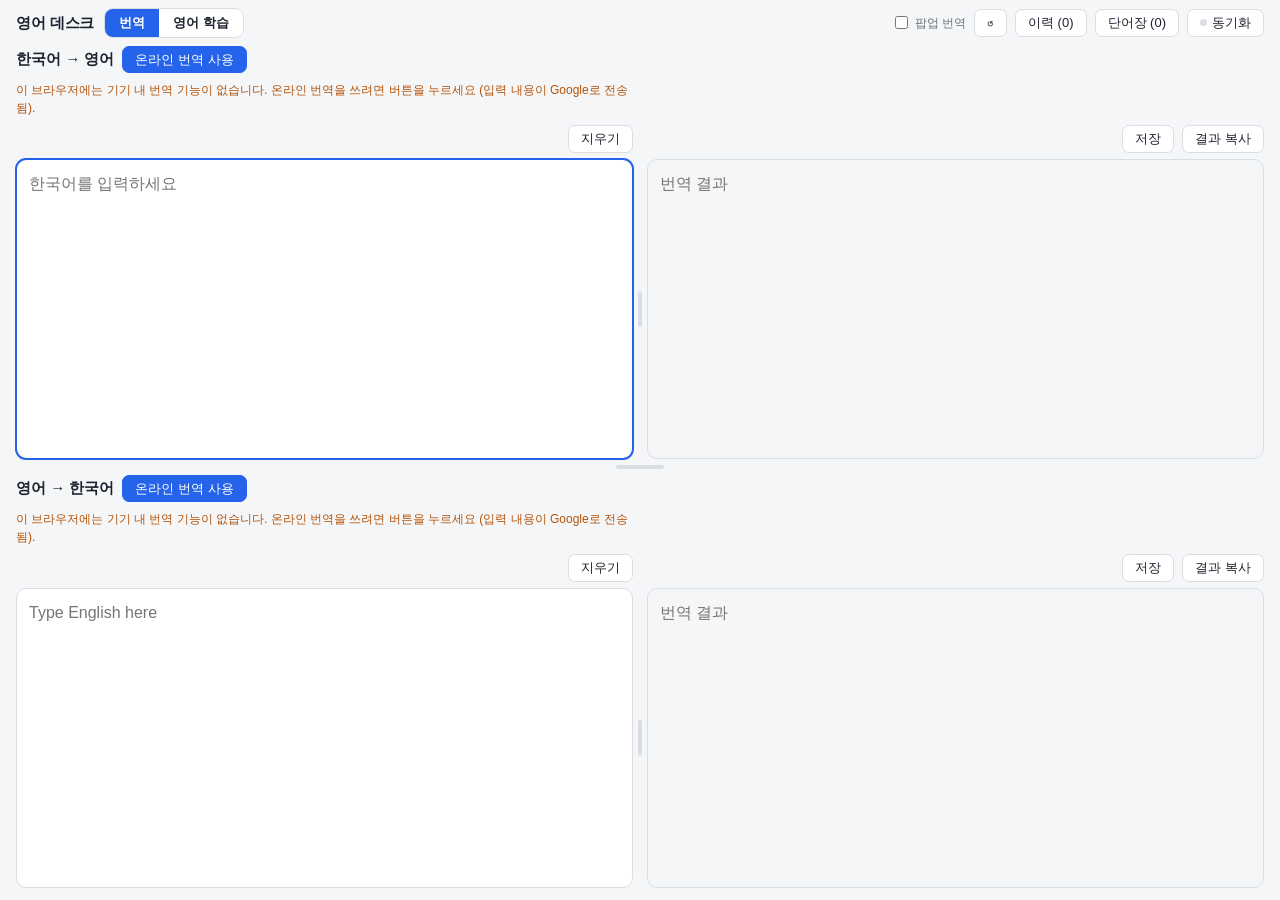
==== commit edb81a26: "영어 데스크: 데일리 업무 영어 학습(읽기·듣기·쓰기), 학습 달력·이력, 피드백 기반 자료 생성 규칙, 단어장 연동 Co-Authored-By: Claude Opus 5.5 <n" ====
--- a/index.html
+++ b/index.html
@@ -7,8 +7,9 @@
 <link rel="manifest" href="manifest.webmanifest">
 <link rel="apple-touch-icon" href="apple-touch-icon.png">
 <meta name="apple-mobile-web-app-capable" content="yes">
-<meta name="apple-mobile-web-app-title" content="번역기">
-<title>오프라인 번역기</title>
+<meta name="apple-mobile-web-app-title" content="영어 데스크">
+<link rel="stylesheet" href="study.css">
+<title>영어 데스크</title>
 <link rel="icon" type="image/png" href="[data-uri]">
 <style>
   :root {
@@ -222,7 +223,7 @@
     <button id="sClose">닫기</button>
   </div>
   <div class="s-body">
-    <p style="margin:0">이력과 단어장을 내 <b>비공개</b> GitHub 저장소의 <code>data.json</code>에 저장해 회사 PC·집 PC·휴대폰에서 같이 씁니다. 기기마다 처음 한 번만 설정하면 됩니다.</p>
+    <p style="margin:0">이력·단어장·영어 학습 기록을 내 <b>비공개</b> GitHub 저장소의 <code>data.json</code>에 저장해 회사 PC·집 PC·휴대폰에서 같이 씁니다. 기기마다 처음 한 번만 설정하면 됩니다.</p>
     <div id="sState" class="s-state">설정되지 않음</div>
 
     <div id="sForm">
@@ -263,6 +264,11 @@
 <div id="gutterH" class="gutter" title="끌어서 이력 창 폭 조절 · 더블클릭하면 원래 크기"></div>
 
 <main>
+  <nav id="topbar">
+    <span class="brand">영어 데스크</span>
+    <div class="modes"><button id="modeTr" class="on" type="button">번역</button><button id="modeSt" type="button">영어 학습</button></div>
+    <div class="tools"></div>
+  </nav>
   <div id="mtop">
     <div class="tabs"><button id="tabKo" class="on">한→영</button><button id="tabEn">영→한</button></div>
     <div class="tools"></div>
@@ -279,6 +285,7 @@
   <section id="koen"></section>
   <div id="gutterY" class="gutter y" title="끌어서 위아래 높이 조절 · 더블클릭하면 원래 크기"></div>
   <section id="enko"></section>
+  <div id="studyView"></div>
 </main>
 
 <template id="pane">
@@ -506,23 +513,14 @@
 const koIn = makePane(document.getElementById('koen'), 'ko', 'en', '한국어를 입력하세요');
 const enIn = makePane(document.getElementById('enko'), 'en', 'ko', 'Type English here');
 
-// 공통 도구를 한→영 결과칸 위에 배치: [설명] [저장] [결과 복사] | [팝업] [초기화] [이력] [단어장]
+// 공통 도구(팝업·초기화·이력·단어장·동기화)는 맨 위 머리줄에 — 번역·학습 화면 공통
 {
-  const bar = document.querySelector('#koen .bar-r');
   const tools = document.getElementById('tools').content.cloneNode(true);
-  bar.querySelector('.save').before(tools.querySelector('.hint'));
-  bar.append(...tools.childNodes);
-}
-
-// 휴대폰 폭에서는 도구 버튼을 위 머리줄로 옮기고, 한 번에 한 방향만 표시
-const toolNodes = [...document.querySelector('#koen .bar-r').children].filter(n => !n.matches('.save, .copy, .hint'));
+  tools.querySelector('.hint')?.remove(); tools.querySelector('.divider')?.remove();
+  document.querySelector('#topbar .tools').append(...tools.childNodes);
+}
+// 휴대폰 폭에서는 한 번에 한 방향만 표시
 const mq = matchMedia('(max-width: 720px)');
-function placeTools() {
-  const bar = document.querySelector('#koen .bar-r');
-  if (mq.matches) document.querySelector('#mtop .tools').append(...toolNodes);
-  else bar.append(...toolNodes);
-}
-mq.addEventListener('change', placeTools); placeTools();
 function setTab(dir) {
   document.body.classList.toggle('m-koen', dir === 'koen');
   document.body.classList.toggle('m-enko', dir === 'enko');
@@ -774,7 +772,7 @@
   const t = panes[dir]?.translator();
   if (!t) {
     outEl.className = 'p-out loading';
-    outEl.textContent = '이 방향 번역 모델이 아직 준비되지 않았습니다. 해당 칸의 [번역 모델 다운로드]를 먼저 눌러 주세요.';
+    outEl.textContent = '문장 번역 엔진이 아직 준비되지 않았습니다. [번역] 화면의 해당 칸에서 [번역 모델 다운로드] 또는 [온라인 번역 사용]을 먼저 눌러 주세요.';
     placePop(x, y);
     await dictDone;                            // 사전 뜻은 번역 모델 없이도 표시
     if (my === popSeq && dictRes) { popData = { word: dictRes.word, meaning: OfflineDict.summary(dictRes), example: context.trim() !== text ? context : '' }; vBtn.disabled = false; }
@@ -831,8 +829,9 @@
   return v.slice(s, e);
 }
 
+const inStudy = t => !!(t && t.closest && t.closest('#studyView') && !t.closest('textarea, input'));
 document.addEventListener('mouseup', e => {
-  if (e.button !== 0 || !popOn.checked) return;
+  if (e.button !== 0 || !(popOn.checked || inStudy(e.target))) return;
   if (pop.contains(e.target) || e.target.closest('.gutter, button, input, label, [contenteditable]')) return;
   if (document.body.classList.contains('resizing')) return;
   const x = e.clientX, y = e.clientY, ctrl = e.ctrlKey;
@@ -848,7 +847,10 @@
 pop.querySelector('.p-vocab').addEventListener('click', () => {
   if (!popData) return;
   const b = pop.querySelector('.p-vocab');
-  b.textContent = Vocab.add(popData) ? '추가됨 ✓' : '이미 있음';
+  const src = window.Study ? Study.vocabSrc() : '';
+  const ok = Vocab.add({ ...popData, src });
+  if (ok && src) Study.noteWord(popData.word);
+  b.textContent = ok ? '추가됨 ✓' : '이미 있음';
   b.disabled = true;
 });
 pop.querySelector('.p-copy').addEventListener('click', async () => {
@@ -871,13 +873,13 @@
   load() { try { return JSON.parse(localStorage.getItem(V_KEY)) || []; } catch { return []; } },
   save(list) { try { localStorage.setItem(V_KEY, JSON.stringify(list)); } catch {} renderVocab(); Sync.schedule(); },
   // 같은 단어(대소문자 무시)가 있으면 추가하지 않고 false
-  add({ word, meaning, example = '' }) {
+  add({ word, meaning, example = '', src = '' }) {
     word = word.trim(); meaning = meaning.trim();
     const list = this.load(), key = word.toLowerCase();
     if (list.some(x => x.word.toLowerCase() === key)) return false;
     list.unshift({ id: Date.now().toString(36) + Math.random().toString(36).slice(2, 6),
                    word, meaning, example: example.trim().slice(0, 300),
-                   lang: HANGUL.test(word) ? 'ko' : 'en', t: Date.now() });
+                   lang: HANGUL.test(word) ? 'ko' : 'en', t: Date.now(), ...(src ? { src } : {}) });
     this.save(list); return true;
   },
   update(id, patch) { this.save(this.load().map(x => x.id === id ? { ...x, ...patch, u: Date.now() } : x)); },
@@ -1041,7 +1043,7 @@
     : (st.status === 'err' ? '⚠ ' + st.msg : st.status === 'busy' ? '동기화 중…' : '연결됨: ' + c.repo + (last ? ' · 마지막 동기화 ' + last : ''));
 }
 Sync.onState(renderSync);
-Sync.onApplied = () => { renderHistory(); renderVocab(); };
+Sync.onApplied = () => { renderHistory(); renderVocab(); window.Study && Study.refresh(); };
 syncBtn.addEventListener('click', () => {
   if (sPanel.classList.contains('open')) { setSide(null); return; }
   setSide(sPanel); renderSync();
@@ -1049,7 +1051,7 @@
 });
 $id('sClose').addEventListener('click', () => setSide(null));
 $id('sSave').addEventListener('click', async () => {
-  try { await Sync.setup($id('sRepo').value, $id('sToken').value); $id('sToken').value = ''; }
+  try { await Sync.setup($id('sRepo').value, $id('sToken').value); $id('sToken').value = ''; window.Study && Study.onSyncConfigured(); }
   catch (e) { sState.className = 's-state err'; sState.textContent = '⚠ ' + e.message; }
   renderSync();
 });
@@ -1093,7 +1095,10 @@
 let touchSel = null, lastPointer = 'mouse';
 document.addEventListener('pointerdown', e => { lastPointer = e.pointerType; }, true);
 function onTouchSelection() {
-  if (!popOn.checked || lastPointer !== 'touch') return;
+  if (lastPointer !== 'touch') return;
+  const anc = getSelection().anchorNode, a = document.activeElement;
+  const studySel = !!(anc && (anc.nodeType === 1 ? anc : anc.parentElement)?.closest?.('#studyView')) && !(a && /TEXTAREA|INPUT/.test(a.tagName));
+  if (!popOn.checked && !studySel) return;
   clearTimeout(touchSel);
   touchSel = setTimeout(() => {
     const text = selectedText();
@@ -1119,5 +1124,6 @@
   if (e.ctrlKey && e.key === 'ArrowDown') { e.preventDefault(); enIn.focus(); }
 });
 </script>
+<script src="study.js"></script>
 </body>
 </html>
--- a/study.css
+++ b/study.css
@@ -0,0 +1,139 @@
+/* 영어 데스크 — 데일리 학습 화면 */
+#topbar { display: flex; align-items: center; gap: 10px; flex-wrap: wrap; margin-bottom: 8px; }
+#topbar .brand { font-size: 15px; font-weight: 800; letter-spacing: -0.01em; white-space: nowrap; }
+#topbar .modes { display: flex; border: 1px solid var(--border); border-radius: 9px; overflow: hidden; }
+#topbar .modes button { border: 0; border-radius: 0; padding: 4px 14px; font-weight: 700; font-size: 13px; }
+#topbar .modes button.on { background: var(--accent); color: var(--accent-text); }
+#topbar .modes .badge { display: inline-block; min-width: 8px; height: 8px; border-radius: 50%; background: var(--warn); margin-left: 5px; vertical-align: 1px; }
+#topbar .tools { display: flex; align-items: center; gap: 8px; flex-wrap: wrap; margin-left: auto; }
+body.mode-study #koen, body.mode-study #enko, body.mode-study #gutterY, body.mode-study #mtop, body.mode-study #layoutReset { display: none !important; }
+#studyView { flex: 1; min-height: 0; overflow-y: auto; display: none; }
+body.mode-study #studyView { display: block; }
+@media (max-width: 720px) {
+  #topbar .brand { display: none; }
+  #topbar .tools { margin-left: 0; }
+  #topbar { margin-bottom: 6px; }
+}
+
+.st-wrap { max-width: 860px; margin: 0 auto; padding: 4px 2px 60px; }
+.st-sub { display: flex; gap: 6px; margin: 2px 0 12px; flex-wrap: wrap; align-items: center; }
+.st-sub button.on { border-color: var(--accent); color: var(--accent); font-weight: 700; }
+.st-sub .st-sync { font-size: 12px; color: var(--muted); margin-left: auto; }
+
+.st-head { background: var(--panel); border: 1px solid var(--border); border-radius: 12px; padding: 14px 16px; margin-bottom: 12px; }
+.st-head .st-meta { display: flex; flex-wrap: wrap; gap: 6px 12px; font-size: 12px; color: var(--muted); align-items: center; }
+.st-head .st-day { font-weight: 800; color: var(--accent); }
+.st-head h2 { margin: 4px 0 2px; font-size: 20px; line-height: 1.3; }
+.st-head .st-topic { font-size: 13px; color: var(--muted); }
+.st-head .st-note { margin-top: 8px; font-size: 13.5px; white-space: pre-wrap; background: var(--bg); border-radius: 8px; padding: 8px 10px; }
+.st-steps { display: flex; gap: 6px; flex-wrap: wrap; margin-top: 10px; }
+.st-steps a { font-size: 12px; text-decoration: none; color: var(--muted); border: 1px solid var(--border); border-radius: 999px; padding: 2px 10px; }
+.st-steps a.done { color: #15803d; border-color: color-mix(in srgb, #15803d 45%, transparent); }
+.st-steps a.done::before { content: '✓ '; }
+.st-timer { font-variant-numeric: tabular-nums; }
+
+.st-card { background: var(--panel); border: 1px solid var(--border); border-radius: 12px; padding: 14px 16px; margin-bottom: 12px; scroll-margin-top: 8px; }
+.st-card > h3 { margin: 0 0 2px; font-size: 16px; display: flex; align-items: baseline; gap: 8px; flex-wrap: wrap; }
+.st-card > h3 .st-min { font-size: 12px; font-weight: 400; color: var(--muted); }
+.st-card > h3 .st-done { font-size: 12px; color: #15803d; font-weight: 700; }
+.st-card .st-desc { font-size: 12.5px; color: var(--muted); margin: 0 0 10px; }
+.st-card .st-foot, .st-head .st-foot { display: flex; justify-content: flex-end; gap: 8px; margin-top: 12px; flex-wrap: wrap; align-items: center; }
+.st-card .st-foot .st-msg, .st-head .st-foot .st-msg { font-size: 12.5px; color: var(--muted); margin-right: auto; }
+
+/* 복습 */
+.st-corr { border-left: 3px solid var(--border); padding: 4px 0 4px 10px; margin: 8px 0; font-size: 14px; }
+.st-corr .o { color: var(--muted); text-decoration: line-through; text-decoration-color: color-mix(in srgb, var(--err) 60%, transparent); }
+.st-corr .c { font-weight: 600; }
+.st-corr .n { font-size: 12.5px; color: var(--muted); }
+.st-chips { display: flex; flex-wrap: wrap; gap: 6px; }
+.st-chip { font-size: 13px; border: 1px solid var(--border); border-radius: 999px; padding: 2px 10px; background: var(--bg); }
+
+/* 단어 */
+.st-vocab { display: grid; grid-template-columns: repeat(auto-fill, minmax(240px, 1fr)); gap: 8px; }
+.st-vw { border: 1px solid var(--border); border-radius: 10px; padding: 8px 10px; display: flex; flex-direction: column; gap: 3px; }
+.st-vw .w { font-weight: 700; font-size: 15.5px; } .st-vw .w small { font-weight: 400; color: var(--muted); font-size: 11.5px; margin-left: 4px; }
+.st-vw .m { font-size: 13.5px; border-radius: 5px; cursor: pointer; }
+.st-vw .m.hide { color: transparent; background: var(--border); user-select: none; }
+.st-vw .ex { font-size: 12.5px; color: var(--muted); font-style: italic; }
+.st-vw button { align-self: flex-start; font-size: 12px; padding: 1px 8px; margin-top: 2px; }
+
+/* 읽기·듣기 */
+.st-text { font-size: 16px; line-height: 1.75; }
+.st-text p { margin: 0 0 12px; }
+.st-src { font-size: 12px; color: var(--muted); margin-bottom: 4px; }
+.st-q { border-top: 1px solid var(--border); padding-top: 10px; margin-top: 10px; }
+.st-q .q { font-weight: 600; font-size: 14.5px; margin-bottom: 6px; }
+.st-q label { display: flex; gap: 8px; align-items: flex-start; padding: 5px 8px; border-radius: 7px; cursor: pointer; font-size: 14px; border: 1px solid transparent; }
+.st-q label:hover { background: var(--bg); }
+.st-q input { margin-top: 4px; flex: none; }
+.st-q label.right { border-color: #16a34a; background: color-mix(in srgb, #16a34a 10%, transparent); }
+.st-q label.wrong { border-color: var(--err); background: color-mix(in srgb, var(--err) 8%, transparent); }
+.st-q .ex { font-size: 13px; margin-top: 6px; padding: 6px 10px; border-radius: 7px; background: var(--bg); white-space: pre-wrap; }
+.st-score { font-weight: 700; }
+
+.st-player { display: flex; flex-wrap: wrap; gap: 8px; align-items: center; background: var(--bg); border: 1px solid var(--border); border-radius: 10px; padding: 8px 10px; margin-bottom: 10px; }
+.st-player .now { font-size: 12.5px; color: var(--muted); flex: 1; min-width: 140px; }
+.st-player select { font: inherit; font-size: 13px; border-radius: 7px; border: 1px solid var(--border); background: var(--panel); color: var(--text); padding: 2px 6px; }
+.st-speakers { font-size: 12.5px; color: var(--muted); margin-bottom: 8px; }
+.st-script { display: grid; gap: 4px; }
+.st-line { display: grid; grid-template-columns: 70px 1fr; gap: 8px; padding: 4px 6px; border-radius: 7px; font-size: 15px; line-height: 1.6; }
+.st-line .who { font-weight: 700; font-size: 13px; color: var(--accent); cursor: pointer; padding-top: 2px; }
+.st-line.playing { background: color-mix(in srgb, var(--accent) 12%, transparent); }
+.st-hidden-note { font-size: 13px; color: var(--muted); padding: 10px; border: 1px dashed var(--border); border-radius: 8px; text-align: center; }
+
+/* 쓰기 */
+.st-task { border-top: 1px solid var(--border); padding-top: 10px; margin-top: 10px; }
+.st-task:first-of-type { border-top: 0; margin-top: 0; padding-top: 0; }
+.st-task .p { font-size: 14px; white-space: pre-wrap; }
+.st-task .h { font-size: 12.5px; color: var(--muted); margin: 4px 0 6px; }
+.st-task textarea { width: 100%; height: auto; min-height: 150px; resize: vertical; font-size: 15px; }
+.st-task .wc { font-size: 12px; color: var(--muted); text-align: right; }
+.st-model { margin-top: 8px; padding: 10px 12px; border-radius: 8px; background: var(--bg); border: 1px solid var(--border); font-size: 14px; white-space: pre-wrap; }
+.st-model b { display: block; font-size: 12px; color: var(--accent); margin-bottom: 4px; }
+
+/* 피드백 */
+.st-fb .row { margin: 10px 0; }
+.st-fb .lab { font-size: 13px; font-weight: 700; margin-bottom: 5px; }
+.st-seg { display: flex; flex-wrap: wrap; gap: 6px; }
+.st-seg button.on { background: var(--accent); color: var(--accent-text); border-color: var(--accent); }
+.st-fb textarea { width: 100%; height: 80px; min-height: 0; resize: vertical; font-size: 14px; }
+.st-complete { text-align: center; padding: 18px 10px; }
+.st-complete .big { font-size: 18px; font-weight: 800; margin-bottom: 4px; }
+
+/* 달력·이력 */
+.st-stats { display: flex; gap: 8px; flex-wrap: wrap; margin-bottom: 12px; }
+.st-stat { flex: 1; min-width: 110px; background: var(--panel); border: 1px solid var(--border); border-radius: 10px; padding: 8px 12px; }
+.st-stat .v { font-size: 20px; font-weight: 800; } .st-stat .k { font-size: 12px; color: var(--muted); }
+.st-cal-head { display: flex; align-items: center; gap: 8px; margin-bottom: 8px; }
+.st-cal-head strong { font-size: 16px; min-width: 110px; text-align: center; }
+.st-cal { display: grid; grid-template-columns: repeat(7, 1fr); gap: 4px; }
+.st-cal .dow { font-size: 11.5px; color: var(--muted); text-align: center; }
+.st-cal .d { aspect-ratio: auto; min-height: 58px; border: 1px solid var(--border); border-radius: 8px; background: var(--panel); padding: 4px 6px; font-size: 12.5px; display: flex; flex-direction: column; cursor: default; min-width: 0; }
+.st-cal .d.out { visibility: hidden; }
+.st-cal .d.today { border-color: var(--accent); box-shadow: inset 0 0 0 1px var(--accent); }
+.st-cal .d.has { cursor: pointer; }
+.st-cal .d.done { background: color-mix(in srgb, #16a34a 14%, var(--panel)); border-color: color-mix(in srgb, #16a34a 45%, transparent); }
+.st-cal .d.prog { background: color-mix(in srgb, var(--warn) 12%, var(--panel)); }
+.st-cal .d .mk { margin-top: auto; font-size: 11px; font-weight: 700; color: #15803d; overflow: hidden; white-space: nowrap; text-overflow: ellipsis; }
+.st-cal .d.prog .mk { color: var(--warn); }
+.st-cal .d.sel { outline: 2px solid var(--accent); outline-offset: 1px; }
+.st-hist { margin-top: 14px; }
+.st-hrow { display: grid; grid-template-columns: 92px 1fr auto; gap: 10px; align-items: center; border: 1px solid var(--border); border-radius: 10px; padding: 8px 12px; margin-bottom: 6px; background: var(--panel); cursor: pointer; }
+.st-hrow:hover { border-color: var(--accent); }
+.st-hrow .dt { font-size: 12.5px; color: var(--muted); }
+.st-hrow .tt { font-size: 14px; font-weight: 600; min-width: 0; overflow: hidden; text-overflow: ellipsis; white-space: nowrap; }
+.st-hrow .tt small { display: block; font-weight: 400; font-size: 12px; color: var(--muted); white-space: nowrap; overflow: hidden; text-overflow: ellipsis; }
+.st-hrow .sc { font-size: 12px; color: var(--muted); text-align: right; white-space: nowrap; }
+.st-empty { text-align: center; color: var(--muted); padding: 30px 10px; font-size: 14px; }
+.st-banner { border: 1px solid color-mix(in srgb, var(--warn) 45%, transparent); background: color-mix(in srgb, var(--warn) 8%, var(--panel)); border-radius: 10px; padding: 10px 12px; font-size: 13.5px; margin-bottom: 12px; }
+.st-banner.info { border-color: var(--border); background: var(--panel); }
+.st-reviewbar { display: flex; gap: 8px; align-items: center; margin-bottom: 10px; font-size: 13px; color: var(--muted); }
+
+@media (max-width: 720px) {
+  .st-card, .st-head { padding: 12px; border-radius: 10px; }
+  .st-text { font-size: 16.5px; }
+  .st-line { grid-template-columns: 1fr; gap: 0; }
+  .st-hrow { grid-template-columns: 1fr auto; }
+  .st-hrow .dt { grid-column: 1 / -1; }
+  .st-cal .d { aspect-ratio: auto; min-height: 46px; padding: 3px 4px; }
+}
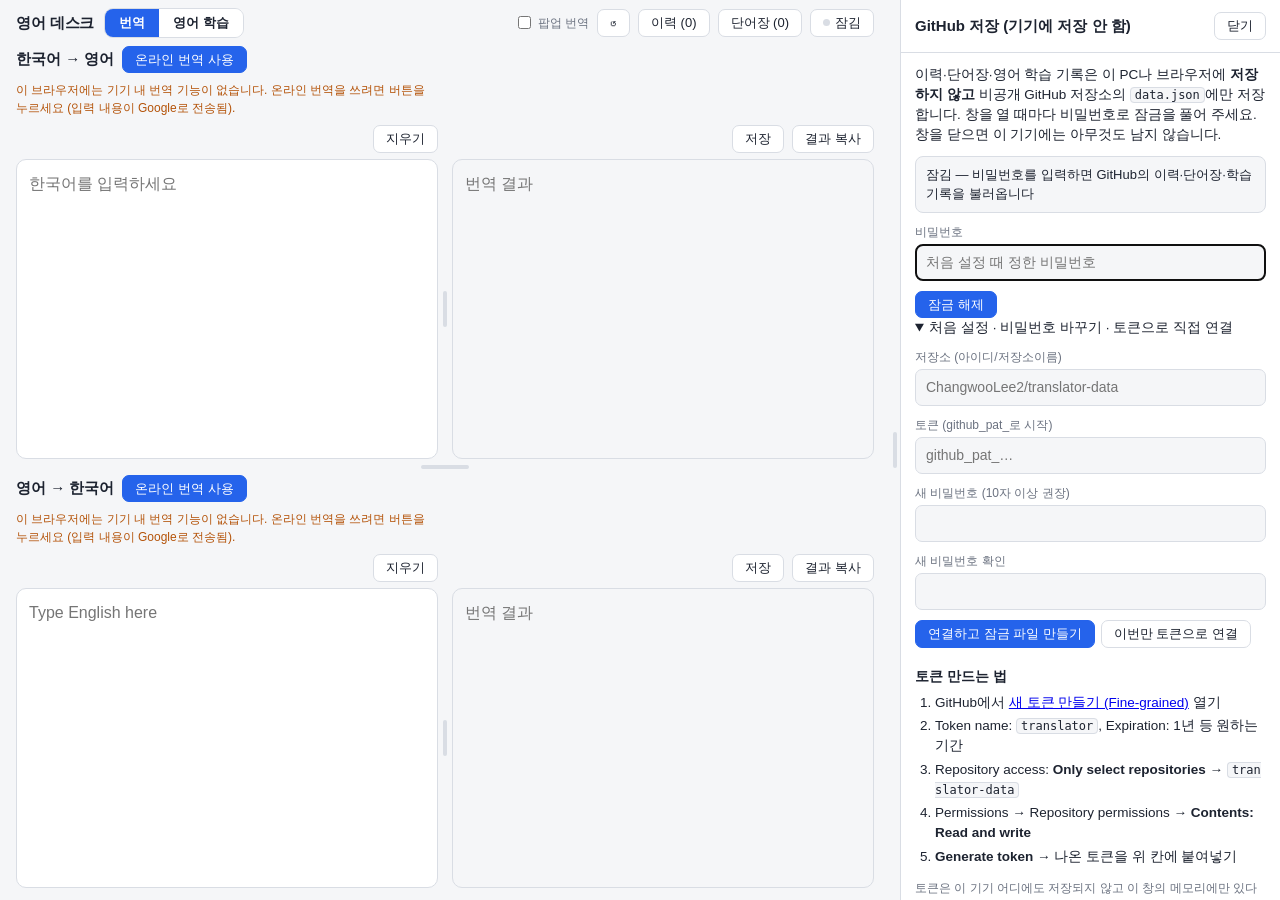
==== commit 29b6cc69: "기기 저장 없이 GitHub에만 저장: 메모리 전용 + 비밀번호 잠금 해제 - 이력·단어장·학습 기록·설정을 localStorage 대신 메모리에 두고 data.json에만 저장 " ====
--- a/index.html
+++ b/index.html
@@ -188,9 +188,6 @@
 <aside id="history" class="side">
   <div class="h-head">
     <strong>번역 이력</strong>
-    <button id="hExport" title="이력을 파일로 저장">내보내기</button>
-    <button id="hImport" title="저장한 이력 파일 불러오기">가져오기</button>
-    <input id="hFile" type="file" accept=".json,application/json" hidden>
     <button id="hClear">전체 삭제</button>
     <button id="hClose">닫기</button>
   </div>
@@ -202,9 +199,6 @@
   <div class="h-head">
     <strong>단어장</strong>
     <label class="toggle" title="뜻을 가리고 외웠는지 확인 (마우스를 올리면 보임)"><input type="checkbox" id="vHide" autocomplete="off"> 뜻 가리기</label>
-    <button id="vExport" title="엑셀에서 열 수 있는 CSV 파일로 저장">내보내기</button>
-    <button id="vImport" title="내보내기로 만든 CSV 파일 불러오기">가져오기</button>
-    <input id="vFile" type="file" accept=".csv,text/csv" hidden>
     <button id="vClear">전체 삭제</button>
     <button id="vClose">닫기</button>
   </div>
@@ -219,45 +213,57 @@
 
 <aside id="syncPanel" class="side">
   <div class="h-head">
-    <strong>기기 간 동기화 (GitHub)</strong>
+    <strong>GitHub 저장 (기기에 저장 안 함)</strong>
     <button id="sClose">닫기</button>
   </div>
   <div class="s-body">
-    <p style="margin:0">이력·단어장·영어 학습 기록을 내 <b>비공개</b> GitHub 저장소의 <code>data.json</code>에 저장해 회사 PC·집 PC·휴대폰에서 같이 씁니다. 기기마다 처음 한 번만 설정하면 됩니다.</p>
-    <div id="sState" class="s-state">설정되지 않음</div>
-
-    <div id="sForm">
+    <p style="margin:0">이력·단어장·영어 학습 기록은 이 PC나 브라우저에 <b>저장하지 않고</b> 비공개 GitHub 저장소의 <code>data.json</code>에만 저장합니다. 창을 열 때마다 비밀번호로 잠금을 풀어 주세요. 창을 닫으면 이 기기에는 아무것도 남지 않습니다.</p>
+    <div id="sState" class="s-state">잠김</div>
+    <div id="sLegacy" class="s-state err" hidden></div>
+
+    <div id="sUnlock">
+      <label for="sPass">비밀번호</label>
+      <input id="sPass" type="password" autocomplete="off" spellcheck="false" placeholder="처음 설정 때 정한 비밀번호">
+      <div class="s-row"><button id="sOpen" class="primary">잠금 해제</button></div>
+    </div>
+
+    <div id="sConnected" hidden>
+      <div class="s-row">
+        <button id="sNow" class="primary">지금 저장</button>
+        <button id="sLock" title="이 창에서 토큰을 지우고 잠금 (저장되지 않은 변경은 먼저 저장)">잠그기</button>
+      </div>
+    </div>
+
+    <details id="sSetupBox">
+      <summary>처음 설정 · 비밀번호 바꾸기 · 토큰으로 직접 연결</summary>
       <label for="sRepo">저장소 (아이디/저장소이름)</label>
       <input id="sRepo" type="text" autocomplete="off" spellcheck="false" placeholder="ChangwooLee2/translator-data">
       <label for="sToken">토큰 (github_pat_로 시작)</label>
       <input id="sToken" type="password" autocomplete="off" spellcheck="false" placeholder="github_pat_…">
-      <div class="s-row"><button id="sSave" class="primary">저장하고 동기화</button></div>
-    </div>
-
-    <div id="sConnected" hidden>
+      <label for="sNewPass">새 비밀번호 (10자 이상 권장)</label>
+      <input id="sNewPass" type="password" autocomplete="new-password" spellcheck="false">
+      <label for="sNewPass2">새 비밀번호 확인</label>
+      <input id="sNewPass2" type="password" autocomplete="new-password" spellcheck="false">
       <div class="s-row">
-        <button id="sNow" class="primary">지금 동기화</button>
-        <button id="sShare" title="휴대폰 등 다른 기기를 같은 설정으로 연결">다른 기기 연결</button>
-        <button id="sOff">이 기기 연결 해제</button>
+        <button id="sMake" class="primary">연결하고 잠금 파일 만들기</button>
+        <button id="sTokenOnly" title="잠금 파일 없이 이 창에서만 토큰으로 연결">이번만 토큰으로 연결</button>
       </div>
-      <div id="sShareBox" hidden>
-        <h3>다른 기기 연결</h3>
-        <p class="note" style="margin:0">휴대폰 카메라로 QR을 찍거나, 아래 링크를 다른 기기 브라우저에서 열면 토큰 입력 없이 연결됩니다. <b>링크에 토큰이 들어 있으니 다른 사람에게 보내지 마세요.</b></p>
-        <div id="qr"></div>
-        <div class="s-row"><button id="sCopyLink">연결 링크 복사</button></div>
+      <div id="sMadeBox" hidden>
+        <h3>잠금 파일 올리기 (한 번만)</h3>
+        <p class="note" style="margin:0">아래 버튼을 누르면 GitHub에 <code>access.json</code> 새 파일 화면이 내용이 채워진 채로 열립니다. <b>Commit changes</b>를 누르면 끝입니다. 1~2분 뒤부터 모든 기기에서 비밀번호만으로 잠금이 풀립니다. 내용은 비밀번호로 암호화되어 있어 공개 저장소에 올려도 됩니다.</p>
+        <div class="s-row"><button id="sUpload" class="primary">GitHub에 access.json 올리기</button><button id="sCopyAccess">내용 복사</button></div>
+        <textarea id="sAccess" readonly rows="6" style="width:100%;font:12px monospace"></textarea>
       </div>
-    </div>
-
-    <h3>토큰 만드는 법 (처음 한 번)</h3>
-    <ol>
-      <li>GitHub에서 <a href="https://github.com/settings/personal-access-tokens/new" target="_blank" rel="noopener">새 토큰 만들기 (Fine-grained)</a> 열기</li>
-      <li>Token name: <code>translator</code>, Expiration: 1년 등 원하는 기간</li>
-      <li>Repository access: <b>Only select repositories</b> → <code>translator-data</code></li>
-      <li>Permissions → Repository permissions → <b>Contents: Read and write</b></li>
-      <li><b>Generate token</b> → 나온 토큰을 위 칸에 붙여넣기</li>
-    </ol>
-    <p class="note">이 토큰은 translator-data 저장소 하나만 읽고 쓸 수 있습니다. 토큰은 이 기기 브라우저에만 저장되고 GitHub(api.github.com)로만 전송됩니다. 공용 PC에서는 쓰고 나서 [연결 해제]를 누르세요.</p>
-    <p id="dlLink"><a href="download.html" target="_blank" rel="noopener">PC 설치판 받기 · 사용법 페이지 →</a></p>
+      <h3>토큰 만드는 법</h3>
+      <ol>
+        <li>GitHub에서 <a href="https://github.com/settings/personal-access-tokens/new" target="_blank" rel="noopener">새 토큰 만들기 (Fine-grained)</a> 열기</li>
+        <li>Token name: <code>translator</code>, Expiration: 1년 등 원하는 기간</li>
+        <li>Repository access: <b>Only select repositories</b> → <code>translator-data</code></li>
+        <li>Permissions → Repository permissions → <b>Contents: Read and write</b></li>
+        <li><b>Generate token</b> → 나온 토큰을 위 칸에 붙여넣기</li>
+      </ol>
+      <p class="note">토큰은 이 기기 어디에도 저장되지 않고 이 창의 메모리에만 있다가 창을 닫으면 사라집니다. 전송되는 곳은 GitHub(api.github.com)뿐입니다.</p>
+    </details>
   </div>
 </aside>
 
@@ -280,7 +286,7 @@
     <button id="layoutReset" title="크기 초기화: 모든 칸 크기를 처음 상태로 (경계선을 더블클릭하면 그 경계선만 원래대로)">↺</button>
     <button id="hOpen" title="번역 이력 (Ctrl+H)">이력 (0)</button>
     <button id="vOpen" title="단어장 (Ctrl+J)">단어장 (0)</button>
-    <button id="syncBtn" title="이력·단어장을 GitHub로 기기 간 동기화"><span class="dot"></span><span class="lbl">동기화</span></button>
+    <button id="syncBtn" title="이력·단어장·학습 기록을 GitHub에 저장"><span class="dot"></span><span class="lbl">잠김</span></button>
   </template>
   <section id="koen"></section>
   <div id="gutterY" class="gutter y" title="끌어서 위아래 높이 조절 · 더블클릭하면 원래 크기"></div>
@@ -313,15 +319,15 @@
 <script src="dict-lookup.js"></script>
 <script src="sync.js"></script>
 <script>
-// 다른 기기에서 보낸 연결 링크(#sync=…)로 열렸으면 설정부터 저장
-const syncImported = Sync.importFromHash();
+// 예전 버전의 토큰 연결 링크(#sync=…)는 더 이상 쓰지 않음: 주소창에서 바로 지움
+if (/[#&]sync=/.test(location.hash)) history.replaceState(null, '', location.pathname + location.search);
 const NAMES = { ko: '한국어', en: '영어' };
 
-// ---- 이력 저장소 (이 기기 브라우저에 저장, 동기화를 켜면 GitHub로 공유) ----
-const H_KEY = 'offline-translator-history', H_MAX = 1000;
+// ---- 이력 (이 창 메모리 → GitHub data.json에만 저장, 기기에는 저장하지 않음) ----
+const H_MAX = 1000;
 const History = {
-  load() { try { return JSON.parse(localStorage.getItem(H_KEY)) || []; } catch { return []; } },
-  save(list) { try { localStorage.setItem(H_KEY, JSON.stringify(list.slice(0, H_MAX))); } catch {} },
+  load() { return Mem.get(Sync.K.H, []); },
+  save(list) { Mem.set(Sync.K.H, list.slice(0, H_MAX)); },
   upsert(entry) {
     const list = this.load().filter(x => x.id !== entry.id);
     list.unshift(entry);
@@ -335,7 +341,7 @@
 // ---- 온라인 번역 (기기 내 번역이 없는 휴대폰 등에서만 사용) ----
 // Google 번역 공개 엔드포인트 → 실패 시 MyMemory. 처음 쓸 때 기기마다 한 번 확인받음
 const OnlineMT = (() => {
-  const OK_KEY = 'offline-translator-online-ok', subs = [];
+  const subs = [];
   const MAXQ = 1500;   // 한 번에 보내는 글자 수 (주소 길이 제한)
   function chunks(text) {
     if (text.length <= MAXQ) return [text];
@@ -372,8 +378,9 @@
   }
   return {
     translate,
-    allowed: () => { try { return localStorage.getItem(OK_KEY) === '1'; } catch { return false; } },
-    allow: () => { try { localStorage.setItem(OK_KEY, '1'); } catch {} subs.forEach(f => f()); },
+    allowed: () => !!Sync.getSetting('onlineOk'),   // 동의 여부도 GitHub에 저장 (기기 간 공유)
+    allow: () => { Sync.setSetting('onlineOk', true); subs.forEach(f => f()); },
+    notify: () => subs.forEach(f => f()),
     onAllow: f => subs.push(f)
   };
 })();
@@ -530,8 +537,6 @@
 document.getElementById('tabKo').addEventListener('click', () => { setTab('koen'); koIn.focus(); });
 document.getElementById('tabEn').addEventListener('click', () => { setTab('enko'); enIn.focus(); });
 setTab('koen');
-// 설치판(로컬 파일)으로 열렸으면 웹 사이트의 안내 페이지로 연결
-if (location.protocol === 'file:') document.querySelector('#dlLink a').href = 'https://changwoolee2.github.io/Offline_Translator/download.html';
 if (!mq.matches) koIn.focus();
 
 // ---- 이력 패널 ----
@@ -585,45 +590,6 @@
 }
 hOpen.addEventListener('click', () => setHistoryOpen(!hPanel.classList.contains('open')));
 document.getElementById('hClose').addEventListener('click', () => setHistoryOpen(false));
-// 내보내기: 이력 전체를 JSON 파일로 다운로드
-document.getElementById('hExport').addEventListener('click', () => {
-  const list = History.load();
-  if (!list.length) { alert('내보낼 이력이 없습니다.'); return; }
-  const d = new Date(), p = n => String(n).padStart(2, '0');
-  const name = '번역이력_' + d.getFullYear() + p(d.getMonth() + 1) + p(d.getDate()) + '_' + p(d.getHours()) + p(d.getMinutes()) + '.json';
-  const blob = new Blob([JSON.stringify(list, null, 1)], { type: 'application/json' });
-  const a = document.createElement('a');
-  a.href = URL.createObjectURL(blob); a.download = name; a.click();
-  setTimeout(() => URL.revokeObjectURL(a.href), 1000);
-});
-
-// 가져오기: 파일의 이력을 기존 이력에 합침 (같은 항목은 최신 것으로)
-const hFile = document.getElementById('hFile');
-document.getElementById('hImport').addEventListener('click', () => hFile.click());
-hFile.addEventListener('change', async () => {
-  const f = hFile.files[0]; hFile.value = '';
-  if (!f) return;
-  try {
-    const data = JSON.parse(await f.text());
-    const valid = (Array.isArray(data) ? data : []).filter(x =>
-      x && typeof x.id === 'string' && (x.dir === 'koen' || x.dir === 'enko') &&
-      typeof x.src === 'string' && typeof x.out === 'string' && typeof x.t === 'number');
-    if (!valid.length) { alert('불러올 수 있는 이력이 없습니다. 내보내기로 만든 파일인지 확인해 주세요.'); return; }
-    const map = new Map(History.load().map(x => [x.id, x]));
-    let added = 0;
-    for (const x of valid) {
-      const cur = map.get(x.id);
-      if (!cur) added++;
-      if (!cur || cur.t < x.t) map.set(x.id, { id: x.id, dir: x.dir, src: x.src, out: x.out, t: x.t });
-    }
-    History.save([...map.values()].sort((a, b) => b.t - a.t));
-    renderHistory(); Sync.schedule();
-    alert('이력 ' + valid.length + '개를 불러왔습니다 (새 항목 ' + added + '개).');
-  } catch {
-    alert('파일을 읽지 못했습니다. 내보내기로 만든 JSON 파일인지 확인해 주세요.');
-  }
-});
-
 document.getElementById('hClear').addEventListener('click', () => {
   if (confirm('번역 이력을 모두 삭제할까요? 되돌릴 수 없습니다.')) History.clear();
 });
@@ -632,7 +598,6 @@
   if (e.key === 'Escape' && !pop.classList.contains('show')) setSide(null);
   if (e.ctrlKey && e.key.toLowerCase() === 'h') { e.preventDefault(); hOpen.click(); }
 });
-window.addEventListener('storage', e => { if (e.key === H_KEY) renderHistory(); });
 // Ctrl+S: 커서가 있는 칸(없으면 위 칸)을 이력에 저장
 document.addEventListener('keydown', e => {
   if (e.ctrlKey && !e.shiftKey && e.key.toLowerCase() === 's') {
@@ -867,11 +832,10 @@
 renderHistory();
 
 // ---- 단어장 ----
-// popup.html(단축키 팝업)과 같은 저장소를 씀
-const V_KEY = 'offline-translator-vocab';
+// 이 창 메모리 → GitHub data.json에만 저장
 const Vocab = {
-  load() { try { return JSON.parse(localStorage.getItem(V_KEY)) || []; } catch { return []; } },
-  save(list) { try { localStorage.setItem(V_KEY, JSON.stringify(list)); } catch {} renderVocab(); Sync.schedule(); },
+  load() { return Mem.get(Sync.K.V, []); },
+  save(list) { Mem.set(Sync.K.V, list); renderVocab(); Sync.schedule(); },
   // 같은 단어(대소문자 무시)가 있으면 추가하지 않고 false
   add({ word, meaning, example = '', src = '' }) {
     word = word.trim(); meaning = meaning.trim();
@@ -961,135 +925,104 @@
 vHide.checked = false;
 vHide.addEventListener('change', () => vPanel.classList.toggle('hide-mean', vHide.checked));
 document.getElementById('vClear').addEventListener('click', () => {
-  if (confirm('단어장을 모두 삭제할까요? 되돌릴 수 없습니다. (먼저 내보내기를 해 두면 안전합니다)')) Vocab.clear();
-});
-
-// CSV 내보내기 (엑셀에서 한글이 깨지지 않도록 BOM 포함)
-const csvCell = s => '"' + String(s ?? '').replace(/"/g, '""') + '"';
-document.getElementById('vExport').addEventListener('click', () => {
-  const list = Vocab.load();
-  if (!list.length) { alert('내보낼 단어가 없습니다.'); return; }
-  const rows = [['단어', '뜻', '예문', '추가일']].concat(list.map(v =>
-    [v.word, v.meaning, v.example || '', new Date(v.t).toLocaleString('sv-SE').slice(0, 16)]));
-  const csv = '﻿' + rows.map(r => r.map(csvCell).join(',')).join('\r\n');
-  const d = new Date(), p = n => String(n).padStart(2, '0');
-  const a = document.createElement('a');
-  a.href = URL.createObjectURL(new Blob([csv], { type: 'text/csv' }));
-  a.download = '단어장_' + d.getFullYear() + p(d.getMonth() + 1) + p(d.getDate()) + '.csv';
-  a.click(); setTimeout(() => URL.revokeObjectURL(a.href), 1000);
-});
-
-// CSV 가져오기: 첫 두 칸(단어, 뜻)은 필수, 세 번째 칸은 예문. 이미 있는 단어는 건너뜀
-function parseCsv(text) {
-  const rows = []; let row = [], cell = '', q = false;
-  text = text.replace(/^﻿/, '');
-  for (let i = 0; i < text.length; i++) {
-    const c = text[i];
-    if (q) {
-      if (c === '"' && text[i + 1] === '"') { cell += '"'; i++; }
-      else if (c === '"') q = false;
-      else cell += c;
-    } else if (c === '"') q = true;
-    else if (c === ',') { row.push(cell); cell = ''; }
-    else if (c === '\n' || c === '\r') {
-      if (c === '\r' && text[i + 1] === '\n') i++;
-      row.push(cell); rows.push(row); row = []; cell = '';
-    } else cell += c;
-  }
-  if (cell || row.length) { row.push(cell); rows.push(row); }
-  return rows;
-}
-const vFile = document.getElementById('vFile');
-document.getElementById('vImport').addEventListener('click', () => vFile.click());
-vFile.addEventListener('change', async () => {
-  const f = vFile.files[0]; vFile.value = '';
-  if (!f) return;
-  try {
-    let rows = parseCsv(await f.text()).filter(r => r[0] && r[0].trim());
-    if (rows.length && rows[0][0].trim() === '단어') rows = rows.slice(1);   // 머리글 줄
-    if (!rows.length) { alert('불러올 단어가 없습니다.'); return; }
-    let added = 0;
-    for (const r of rows.reverse()) if (Vocab.add({ word: r[0], meaning: r[1] || '', example: r[2] || '' })) added++;
-    alert(`${rows.length}개 중 ${added}개를 추가했습니다 (이미 있는 단어 ${rows.length - added}개는 건너뜀).`);
-  } catch {
-    alert('파일을 읽지 못했습니다. 내보내기로 만든 CSV 파일인지 확인해 주세요.');
-  }
+  if (confirm('단어장을 모두 삭제할까요? 되돌릴 수 없습니다.')) Vocab.clear();
 });
 
 document.addEventListener('keydown', e => {
   if (e.ctrlKey && !e.shiftKey && e.key.toLowerCase() === 'j') { e.preventDefault(); vOpen.click(); }
 });
-window.addEventListener('storage', e => { if (e.key === V_KEY) { renderVocab(); Sync.schedule(); } });   // 단축키 팝업에서 추가 시 갱신
 renderVocab();
 
-// ---- 동기화 패널 ----
+// ---- GitHub 저장 패널 ----
 const sPanel = document.getElementById('syncPanel'), syncBtn = document.getElementById('syncBtn'),
       sState = document.getElementById('sState');
 const $id = id => document.getElementById(id);
+const REPO_DEFAULT = 'ChangwooLee2/translator-data';
 function ago(t) {
   const s = Math.round((Date.now() - t) / 1000);
   return s < 60 ? '방금' : s < 3600 ? Math.round(s / 60) + '분 전' : fmtTime(t);
 }
 function renderSync(st = Sync.state) {
   const on = Sync.configured(), c = Sync.config();
-  $id('sForm').hidden = on; $id('sConnected').hidden = !on;
-  if (!on) $id('sShareBox').hidden = true;
-  syncBtn.className = on ? st.status : '';
-  const last = (st.at || (c && c.last)) ? ago(st.at || c.last) : '';
-  syncBtn.querySelector('.lbl').textContent = !on ? '동기화' : st.status === 'busy' ? '동기화 중' : st.status === 'err' ? '동기화 오류' : '동기화됨';
-  syncBtn.title = !on ? '이력·단어장을 GitHub로 기기 간 동기화 (설정 필요)' : (st.msg || '') + (last ? ' · 마지막 ' + last : '');
-  sState.className = 's-state' + (st.status === 'err' ? ' err' : st.status === 'ok' ? ' ok' : '');
-  sState.textContent = !on ? '설정되지 않음 — 아래 저장소와 토큰을 입력하세요'
-    : (st.status === 'err' ? '⚠ ' + st.msg : st.status === 'busy' ? '동기화 중…' : '연결됨: ' + c.repo + (last ? ' · 마지막 동기화 ' + last : ''));
+  $id('sUnlock').hidden = on; $id('sConnected').hidden = !on;
+  syncBtn.className = on ? st.status : (Sync.dirty() ? 'err' : '');
+  const last = st.at ? ago(st.at) : '';
+  syncBtn.querySelector('.lbl').textContent = !on ? (Sync.dirty() ? '잠김 · 미저장' : '잠김')
+    : st.status === 'busy' ? '저장 중' : st.status === 'err' ? '저장 오류' : Sync.dirty() ? '저장 대기' : '저장됨';
+  syncBtn.title = !on ? '잠금을 풀어야 GitHub에 저장됩니다 (이 기기에는 저장하지 않음)' : (st.msg || '') + (last ? ' · 마지막 ' + last : '');
+  sState.className = 's-state' + (st.status === 'err' ? ' err' : on && st.status === 'ok' ? ' ok' : '');
+  sState.textContent = !on
+    ? (Sync.dirty() ? '⚠ 잠겨 있어 아직 저장되지 않은 내용이 있습니다. 창을 닫기 전에 잠금을 풀어 주세요.' : '잠김 — 비밀번호를 입력하면 GitHub의 이력·단어장·학습 기록을 불러옵니다')
+    : (st.status === 'err' ? '⚠ ' + st.msg : st.status === 'busy' ? '저장 중…' : '연결됨: ' + c.repo + (last ? ' · 마지막 저장 ' + last : ''));
+  const lg = Sync.legacy();
+  $id('sLegacy').hidden = !lg.count;
+  $id('sLegacy').textContent = lg.count ? '이 브라우저에 예전 버전이 저장해 둔 데이터 ' + lg.count + '건이 있습니다. 잠금을 풀면 GitHub로 옮긴 뒤 이 기기에서 지웁니다.' : '';
 }
 Sync.onState(renderSync);
-Sync.onApplied = () => { renderHistory(); renderVocab(); window.Study && Study.refresh(); };
-syncBtn.addEventListener('click', () => {
-  if (sPanel.classList.contains('open')) { setSide(null); return; }
-  setSide(sPanel); renderSync();
-  if (!Sync.configured()) $id('sRepo').value ||= 'ChangwooLee2/translator-data';
-});
+Sync.onApplied = () => { renderHistory(); renderVocab(); renderSync(); if (OnlineMT.allowed()) OnlineMT.notify(); window.Study && Study.refresh(); };
+function openSync() { setSide(sPanel); renderSync(); if (!Sync.configured()) setTimeout(() => $id('sPass').focus(), 50); }
+syncBtn.addEventListener('click', () => { if (sPanel.classList.contains('open')) setSide(null); else openSync(); });
 $id('sClose').addEventListener('click', () => setSide(null));
-$id('sSave').addEventListener('click', async () => {
-  try { await Sync.setup($id('sRepo').value, $id('sToken').value); $id('sToken').value = ''; window.Study && Study.onSyncConfigured(); }
-  catch (e) { sState.className = 's-state err'; sState.textContent = '⚠ ' + e.message; }
-  renderSync();
-});
-$id('sToken').addEventListener('keydown', e => { if (e.key === 'Enter') $id('sSave').click(); });
+const showErr = e => { sState.className = 's-state err'; sState.textContent = '⚠ ' + (e.message || e); };
+const afterConnect = () => { window.Study && Study.onSyncConfigured(); renderSync(); };
+
+$id('sOpen').addEventListener('click', async () => {
+  const pass = $id('sPass').value;
+  if (!pass) { $id('sPass').focus(); return; }
+  sState.className = 's-state'; sState.textContent = '잠금 해제 중…';
+  try { await Sync.unlock(pass); $id('sPass').value = ''; afterConnect(); if (Sync.state.status === 'ok') setTimeout(() => setSide(null), 600); }
+  catch (e) { showErr(e); $id('sPass').select(); }
+});
+$id('sPass').addEventListener('keydown', e => { if (e.key === 'Enter') $id('sOpen').click(); });
 $id('sNow').addEventListener('click', () => Sync.run());
-$id('sOff').addEventListener('click', () => {
-  if (confirm('이 기기의 동기화 연결을 해제할까요?\n(이 기기의 이력·단어장과 GitHub의 data.json은 그대로 남습니다)')) { Sync.disconnect(); renderSync(); }
-});
-// 다른 기기 연결: 웹 주소 + #sync=… 링크와 QR
-const WEB_URL = location.protocol === 'file:' ? 'https://changwoolee2.github.io/Offline_Translator/' : location.origin + location.pathname;
-function loadQrLib() {
-  if (window.qrcode) return Promise.resolve();
-  return new Promise((res, rej) => {
-    const s = document.createElement('script');
-    s.src = 'qrcode.js';
-    s.onload = res; s.onerror = rej; document.head.append(s);
-  });
-}
-$id('sShare').addEventListener('click', async () => {
-  const box = $id('sShareBox');
-  box.hidden = !box.hidden;
-  if (box.hidden) return;
-  const link = Sync.shareLink(WEB_URL), q = $id('qr');
-  q.textContent = 'QR 만드는 중…';
+$id('sLock').addEventListener('click', async () => {
+  if (Sync.dirty()) await Sync.run();
+  if (Sync.dirty() && !confirm('아직 저장되지 않은 변경이 있습니다. 그래도 잠글까요?')) return;
+  Sync.lock(); renderSync();
+});
+
+$id('sMake').addEventListener('click', async () => {
+  const repo = $id('sRepo').value || REPO_DEFAULT, token = $id('sToken').value, p1 = $id('sNewPass').value, p2 = $id('sNewPass2').value;
   try {
-    await loadQrLib();
-    const qr = qrcode(0, 'L'); qr.addData(link); qr.make();
-    q.innerHTML = qr.createImgTag(4, 0);
-  } catch { q.textContent = '(QR을 만들지 못했습니다. 아래 링크 복사를 이용하세요)'; }
-});
-$id('sCopyLink').addEventListener('click', async () => {
-  try { await navigator.clipboard.writeText(Sync.shareLink(WEB_URL)); $id('sCopyLink').textContent = '복사됨 ✓'; }
-  catch { prompt('이 링크를 복사하세요', Sync.shareLink(WEB_URL)); }
-  setTimeout(() => $id('sCopyLink').textContent = '연결 링크 복사', 1500);
+    if (p1.length < 8) throw new Error('비밀번호는 8자 이상으로 정해 주세요 (10자 이상 권장)');
+    if (p1 !== p2) throw new Error('비밀번호 확인이 다릅니다');
+    sState.className = 's-state'; sState.textContent = '연결 확인 중…';
+    await Sync.connect(repo, token);
+    if (Sync.state.status === 'err') throw new Error(Sync.state.msg);
+    $id('sAccess').value = await Sync.makeAccess(Sync.config().repo, Sync.config().token, p1);
+    $id('sMadeBox').hidden = false;
+    ['sToken', 'sNewPass', 'sNewPass2'].forEach(id => $id(id).value = '');
+    afterConnect();
+  } catch (e) { showErr(e); }
+});
+$id('sTokenOnly').addEventListener('click', async () => {
+  try { await Sync.connect($id('sRepo').value || REPO_DEFAULT, $id('sToken').value); $id('sToken').value = ''; afterConnect(); }
+  catch (e) { showErr(e); }
+});
+const SITE_REPO = 'ChangwooLee2/Offline_Translator';
+$id('sUpload').addEventListener('click', async () => {
+  const text = $id('sAccess').value;
+  // 이미 있으면 편집 화면, 없으면 새 파일 화면 (암호화된 내용만 주소에 담김)
+  const exists = !!(await Sync.access());
+  const url = exists ? 'https://github.com/' + SITE_REPO + '/edit/main/access.json'
+                     : 'https://github.com/' + SITE_REPO + '/new/main?filename=access.json&value=' + encodeURIComponent(text);
+  if (exists) { try { await navigator.clipboard.writeText(text); } catch {} alert('access.json이 이미 있습니다. 편집 화면에서 내용을 모두 지우고 붙여넣은 뒤 Commit changes를 누르세요. (내용은 복사해 두었습니다)'); }
+  window.open(url, '_blank', 'noopener');
+});
+$id('sCopyAccess').addEventListener('click', async () => {
+  try { await navigator.clipboard.writeText($id('sAccess').value); $id('sCopyAccess').textContent = '복사됨 ✓'; }
+  catch { $id('sAccess').select(); }
+  setTimeout(() => $id('sCopyAccess').textContent = '내용 복사', 1500);
 });
 setInterval(() => renderSync(), 30000);   // '방금/몇 분 전' 표시 갱신
-if (Sync.configured()) Sync.run();
-if (syncImported) { setSide(sPanel); renderSync(); }
+
+// 시작: 예전 버전 설정이 남아 있던 기기면 한 번 이관 저장, 아니면 잠금 해제 안내
+(async () => {
+  if (Sync.configured()) { await Sync.run(); afterConnect(); return; }
+  const a = await Sync.access();
+  if (!a) $id('sSetupBox').open = true;
+  if (!a || Sync.legacy().count) openSync();
+})();
 
 // ---- 휴대폰: 길게 눌러 선택하면 팝업 번역 (마우스 이벤트가 없으므로 선택 변화로 감지) ----
 let touchSel = null, lastPointer = 'mouse';
@@ -1113,11 +1046,6 @@
 document.addEventListener('selectionchange', onTouchSelection);
 document.querySelectorAll('textarea').forEach(t => t.addEventListener('selectionchange', onTouchSelection));
 
-// ---- 오프라인에서도 열리도록 (웹 주소로 열었을 때만) ----
-if ('serviceWorker' in navigator && location.protocol === 'https:') {
-  navigator.serviceWorker.register('sw.js').catch(() => {});
-}
-
 // Ctrl+↑ / Ctrl+↓ 로 위아래 입력칸 이동
 document.addEventListener('keydown', e => {
   if (e.ctrlKey && e.key === 'ArrowUp') { e.preventDefault(); koIn.focus(); }
